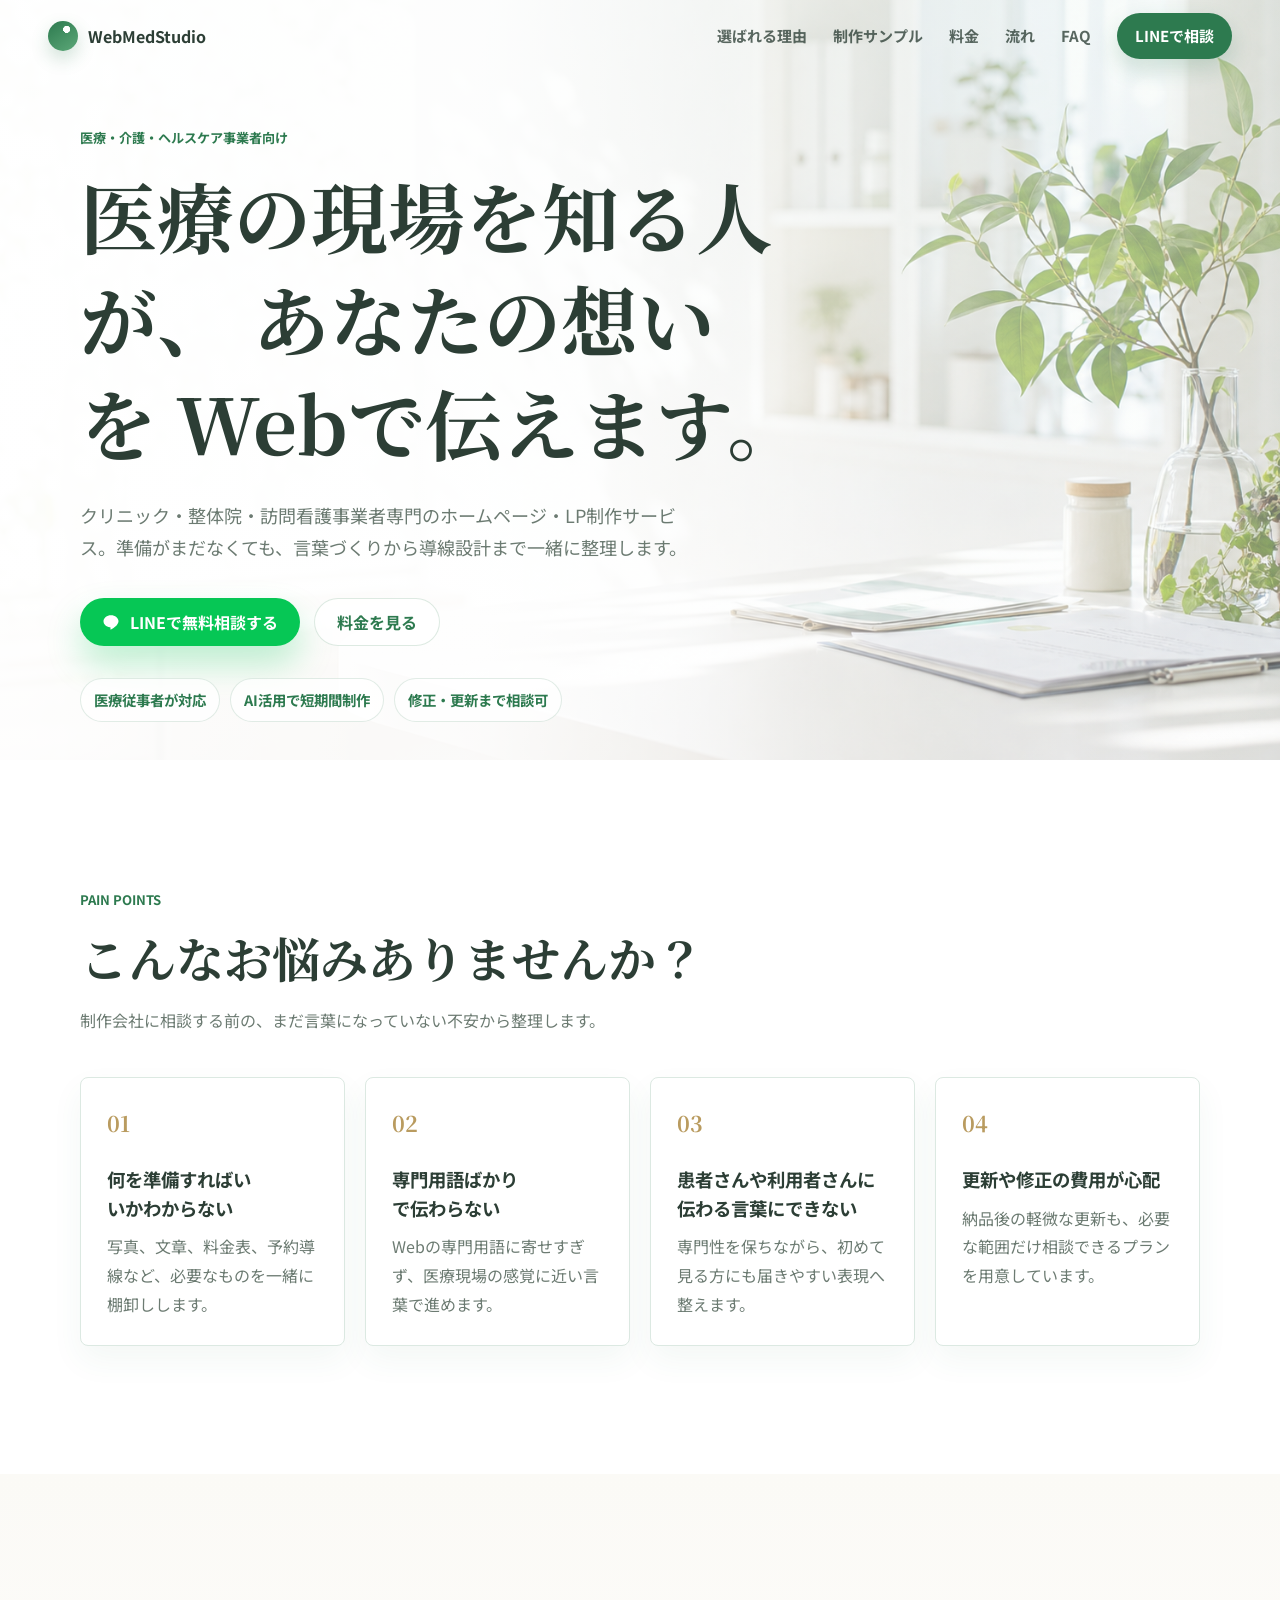
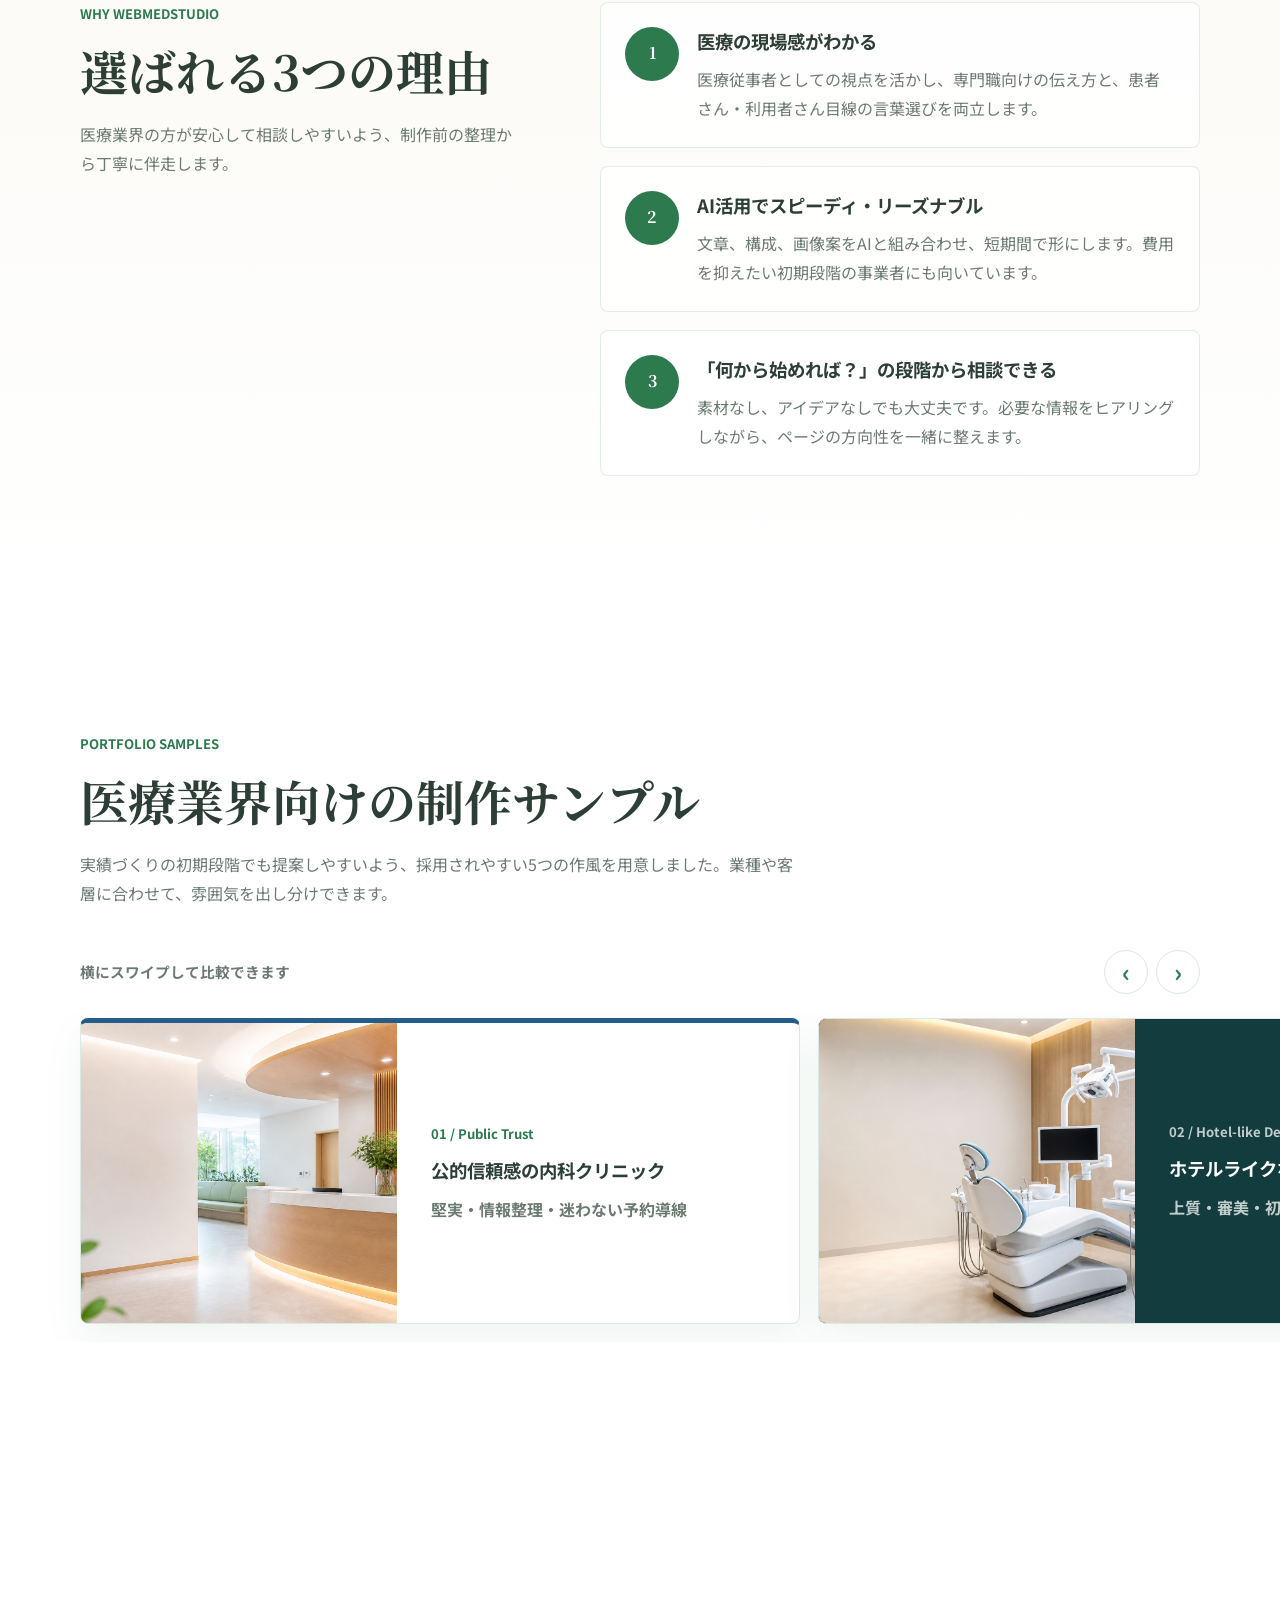
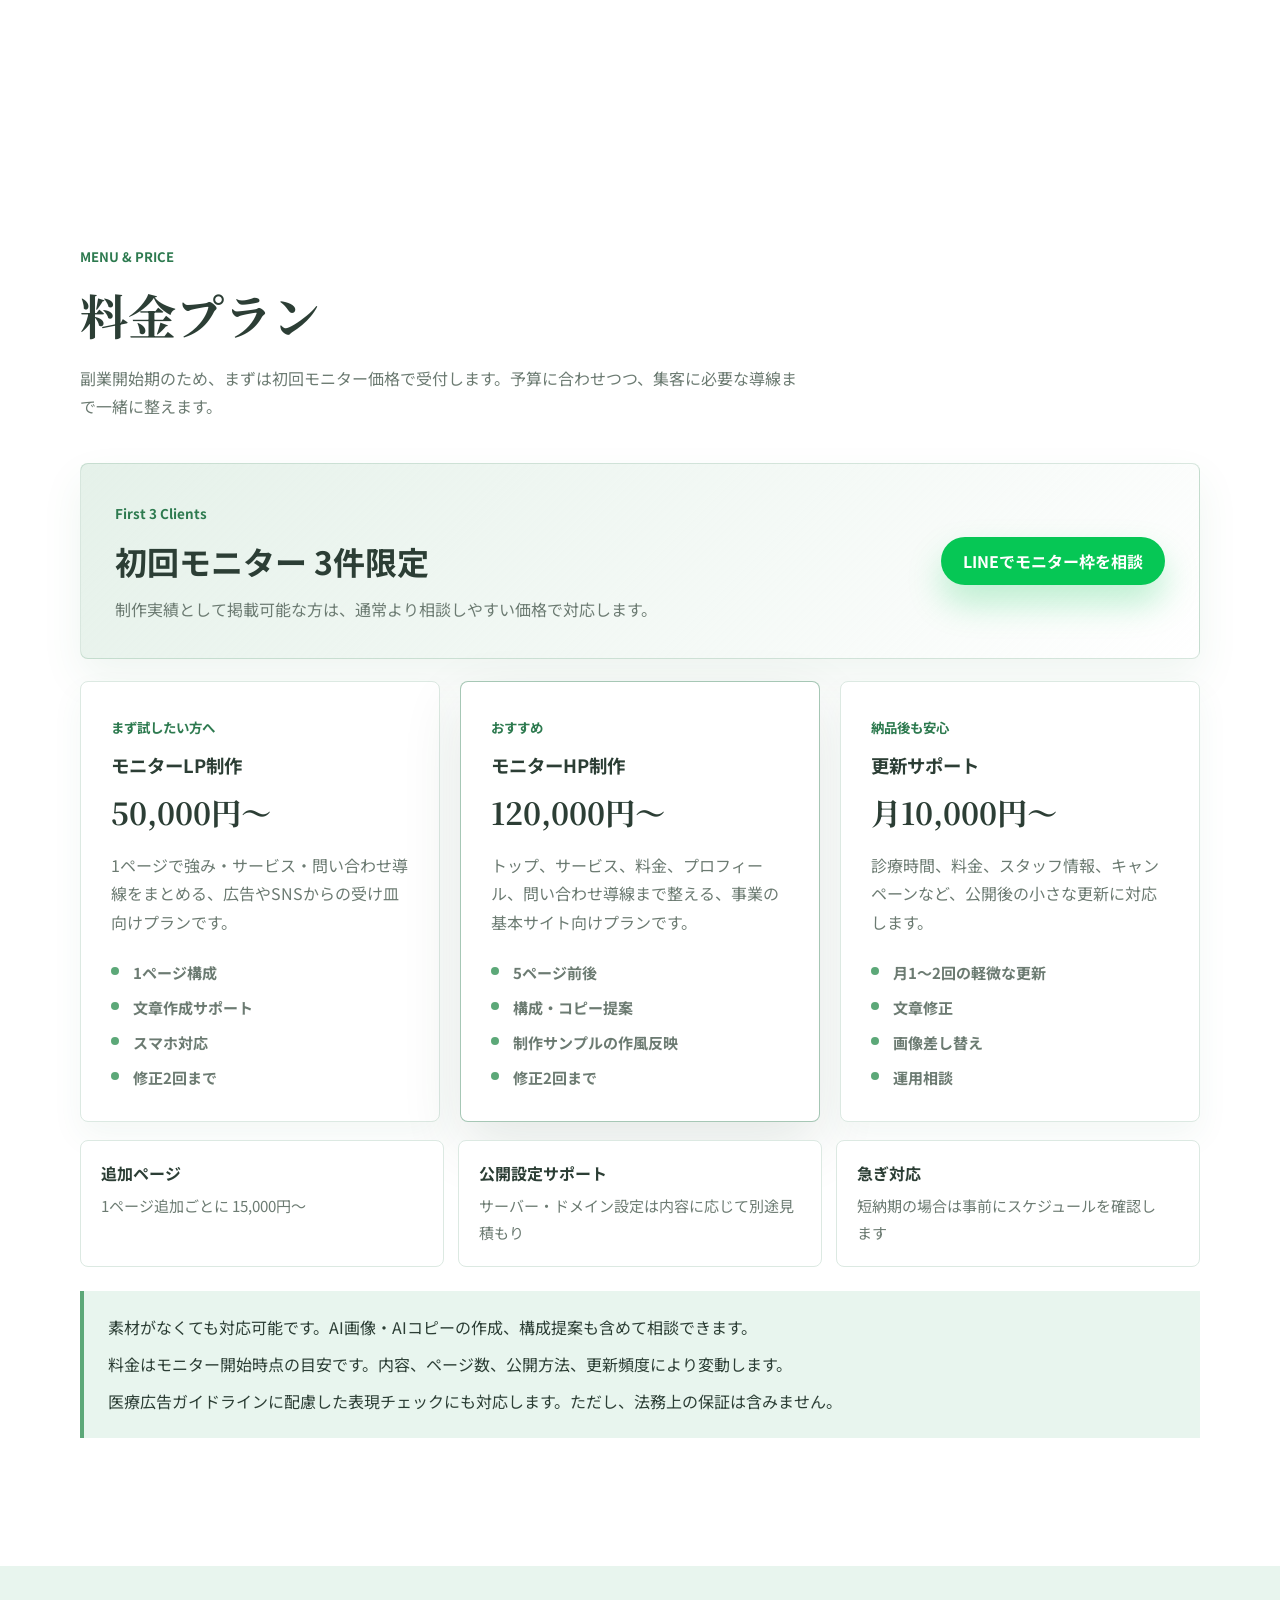
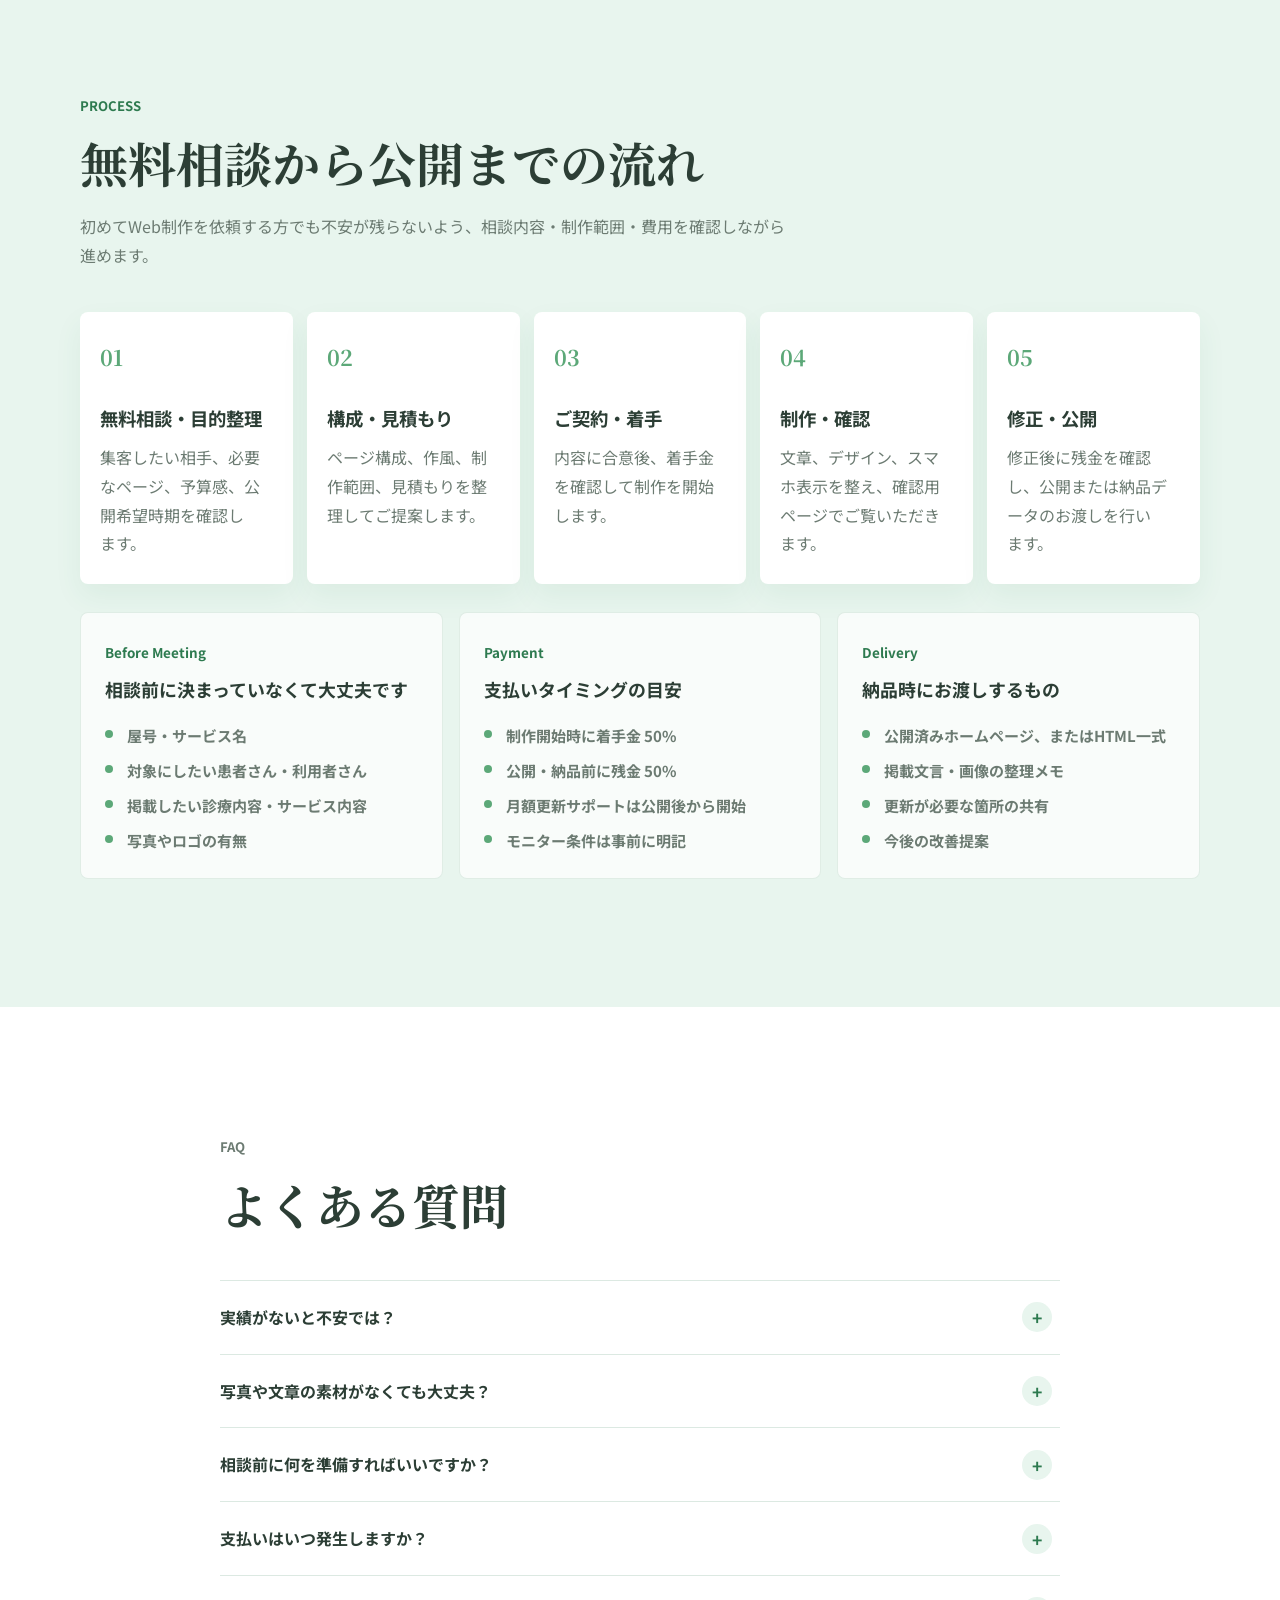
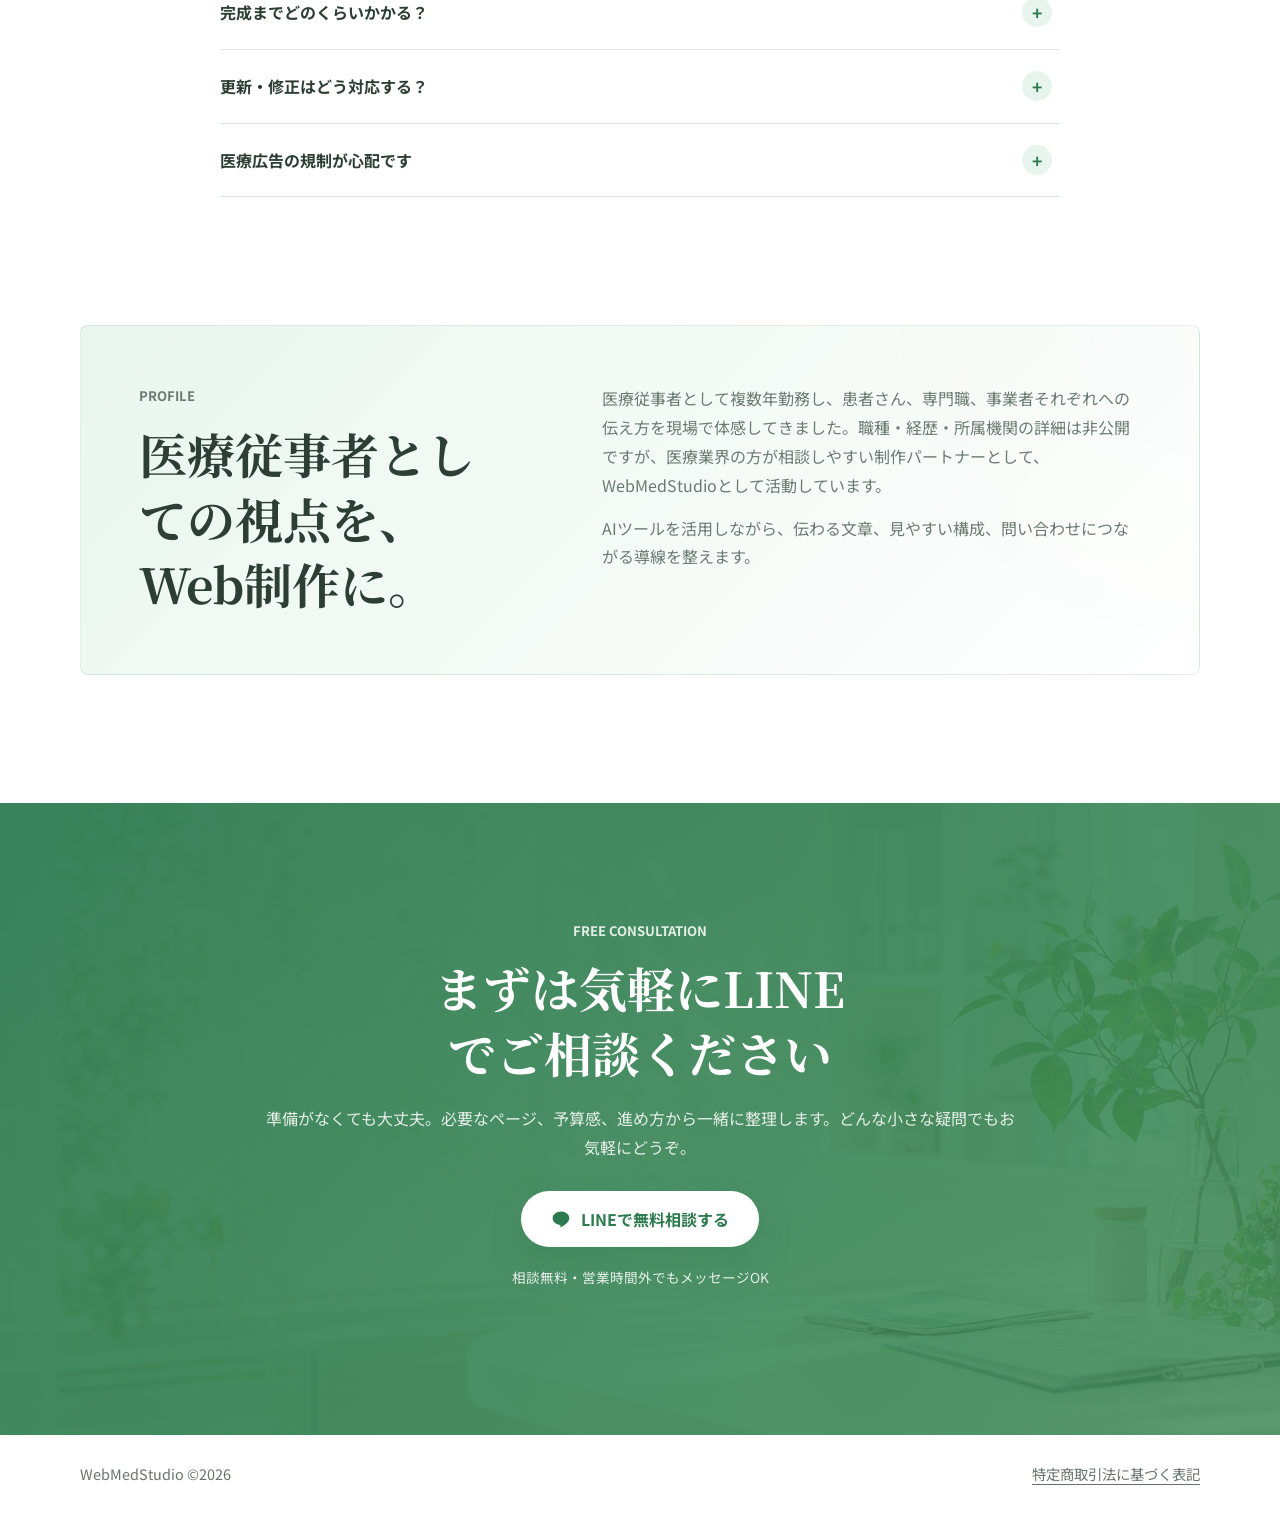
==== index.html @ 4b80dedf "Initial commit: WebMedStudio LP" ====
<!DOCTYPE html>
<html lang="ja">
<head>
  <meta charset="UTF-8">
  <meta name="viewport" content="width=device-width, initial-scale=1.0">
  <meta name="description" content="WebMedStudioは、医療・介護・ヘルスケア事業者向けのホームページ・LP制作サービスです。医療従事者が対応し、準備段階から丁寧に整理します。">
  <title>WebMedStudio | 医療・介護・ヘルスケア向けWeb制作</title>
  <link rel="icon" href="favicon.svg" type="image/svg+xml">

  <!-- OGP / Twitter（公開ドメイン決定後、URLを差し替えてください） -->
  <meta property="og:type" content="website">
  <meta property="og:locale" content="ja_JP">
  <meta property="og:site_name" content="WebMedStudio">
  <meta property="og:title" content="WebMedStudio | 医療現場を知る人のホームページ・LP制作">
  <meta property="og:description" content="クリニック・整体院・訪問看護専門。準備がなくても、言葉づくりから導線設計まで一緒に整理します。">
  <meta property="og:url" content="https://YOUR_DOMAIN_HERE/">
  <meta property="og:image" content="https://YOUR_DOMAIN_HERE/assets/hero-clinic-nature.png">
  <meta name="twitter:card" content="summary_large_image">

  <link rel="preconnect" href="https://fonts.googleapis.com">
  <link rel="preconnect" href="https://fonts.gstatic.com" crossorigin>
  <link href="https://fonts.googleapis.com/css2?family=Noto+Sans+JP:wght@400;500;700&family=Noto+Serif+JP:wght@600;700&display=swap" rel="stylesheet">
  <link rel="stylesheet" href="style.css">
</head>
<body>
  <header class="site-header" data-header>
    <a class="brand" href="#top" aria-label="WebMedStudio トップへ">
      <span class="brand-mark" aria-hidden="true"></span>
      <span>WebMedStudio</span>
    </a>

    <button class="nav-toggle" type="button" aria-label="メニューを開く" aria-expanded="false" data-nav-toggle>
      <span></span>
      <span></span>
      <span></span>
    </button>

    <nav class="site-nav" aria-label="主要ナビゲーション" data-nav>
      <a href="#reason">選ばれる理由</a>
      <a href="#portfolio">制作サンプル</a>
      <a href="#price">料金</a>
      <a href="#flow">流れ</a>
      <a href="#faq">FAQ</a>
      <a class="nav-cta" href="https://line.me/R/ti/p/@195vugik" target="_blank" rel="noopener">LINEで相談</a>
    </nav>
  </header>

  <main id="top">
    <section class="hero">
      <div class="hero-bg" aria-hidden="true"></div>
      <div class="hero-overlay" aria-hidden="true"></div>
      <div class="container hero-inner">
        <p class="eyebrow reveal">医療・介護・ヘルスケア事業者向け</p>
        <h1 class="reveal">
          <span>医療の現場を知る人が、</span>
          <span>あなたの想いを</span>
          <span>Webで伝えます。</span>
        </h1>
        <p class="hero-lead reveal">クリニック・整体院・訪問看護事業者専門のホームページ・LP制作サービス。準備がまだなくても、言葉づくりから導線設計まで一緒に整理します。</p>
        <div class="hero-actions reveal">
          <a class="button button-line" href="https://line.me/R/ti/p/@195vugik" target="_blank" rel="noopener">
            <svg viewBox="0 0 24 24" width="18" height="18" fill="currentColor" aria-hidden="true"><path d="M12 3C6.5 3 2 6.6 2 11.1c0 4 3.6 7.4 8.5 8 .3.07.7.2.8.5.07.27.05.7.02.97l-.13.8c-.04.24-.2.95.83.52 1.03-.43 5.56-3.27 7.58-5.6C20.9 14.6 22 12.97 22 11.1 22 6.6 17.5 3 12 3z"/></svg>
            LINEで無料相談する
          </a>
          <a class="button button-secondary" href="#price">料金を見る</a>
        </div>
        <ul class="hero-points reveal" aria-label="サービスの特徴">
          <li>医療従事者が対応</li>
          <li>AI活用で短期間制作</li>
          <li>修正・更新まで相談可</li>
        </ul>
      </div>
    </section>

    <section class="section worries" aria-labelledby="worries-title">
      <div class="container">
        <div class="section-heading reveal">
          <p class="eyebrow">Pain Points</p>
          <h2 id="worries-title">こんなお悩みありませんか？</h2>
          <p>制作会社に相談する前の、まだ言葉になっていない不安から整理します。</p>
        </div>
        <div class="grid worry-grid">
          <article class="card reveal">
            <span class="card-icon" aria-hidden="true">01</span>
            <h3>何を準備すればいいかわからない</h3>
            <p>写真、文章、料金表、予約導線など、必要なものを一緒に棚卸しします。</p>
          </article>
          <article class="card reveal">
            <span class="card-icon" aria-hidden="true">02</span>
            <h3>専門用語ばかりで伝わらない</h3>
            <p>Webの専門用語に寄せすぎず、医療現場の感覚に近い言葉で進めます。</p>
          </article>
          <article class="card reveal">
            <span class="card-icon" aria-hidden="true">03</span>
            <h3>患者さんや利用者さんに伝わる言葉にできない</h3>
            <p>専門性を保ちながら、初めて見る方にも届きやすい表現へ整えます。</p>
          </article>
          <article class="card reveal">
            <span class="card-icon" aria-hidden="true">04</span>
            <h3>更新や修正の費用が心配</h3>
            <p>納品後の軽微な更新も、必要な範囲だけ相談できるプランを用意しています。</p>
          </article>
        </div>
      </div>
    </section>

    <section class="section reason" id="reason" aria-labelledby="reason-title">
      <div class="container split">
        <div class="section-heading reveal">
          <p class="eyebrow">Why WebMedStudio</p>
          <h2 id="reason-title">選ばれる3つの理由</h2>
          <p>医療業界の方が安心して相談しやすいよう、制作前の整理から丁寧に伴走します。</p>
        </div>
        <div class="reason-list">
          <article class="reason-item reveal">
            <span aria-hidden="true">1</span>
            <div>
              <h3>医療の現場感がわかる</h3>
              <p>医療従事者としての視点を活かし、専門職向けの伝え方と、患者さん・利用者さん目線の言葉選びを両立します。</p>
            </div>
          </article>
          <article class="reason-item reveal">
            <span aria-hidden="true">2</span>
            <div>
              <h3>AI活用でスピーディ・リーズナブル</h3>
              <p>文章、構成、画像案をAIと組み合わせ、短期間で形にします。費用を抑えたい初期段階の事業者にも向いています。</p>
            </div>
          </article>
          <article class="reason-item reveal">
            <span aria-hidden="true">3</span>
            <div>
              <h3>「何から始めれば？」の段階から相談できる</h3>
              <p>素材なし、アイデアなしでも大丈夫です。必要な情報をヒアリングしながら、ページの方向性を一緒に整えます。</p>
            </div>
          </article>
        </div>
      </div>
    </section>

    <section class="section portfolio" id="portfolio" aria-labelledby="portfolio-title">
      <div class="container">
        <div class="section-heading reveal">
          <p class="eyebrow">Portfolio Samples</p>
          <h2 id="portfolio-title">医療業界向けの制作サンプル</h2>
          <p>実績づくりの初期段階でも提案しやすいよう、採用されやすい5つの作風を用意しました。業種や客層に合わせて、雰囲気を出し分けできます。</p>
        </div>
        <div class="portfolio-slider reveal" data-portfolio-slider>
          <div class="portfolio-slider-head" aria-label="制作サンプルの操作">
            <p>横にスワイプして比較できます</p>
            <div class="portfolio-controls">
              <button type="button" class="portfolio-control" data-portfolio-prev aria-label="前の制作サンプルへ">‹</button>
              <button type="button" class="portfolio-control" data-portfolio-next aria-label="次の制作サンプルへ">›</button>
            </div>
          </div>
          <div class="portfolio-track" data-portfolio-track tabindex="0" aria-label="制作サンプル一覧">
            <article class="portfolio-card portfolio-card-clinical">
              <a href="portfolio/internal-clinic.html">
                <img src="assets/portfolio/internal-clinic.png" alt="内科クリニック向けの制作サンプル">
                <div>
                  <p>01 / Public Trust</p>
                  <h3>公的信頼感の内科クリニック</h3>
                  <span>堅実・情報整理・迷わない予約導線</span>
                </div>
              </a>
            </article>
            <article class="portfolio-card portfolio-card-premium">
              <a href="portfolio/dental-clinic.html">
                <img src="assets/portfolio/dental-clinic.png" alt="歯科医院向けの制作サンプル">
                <div>
                  <p>02 / Hotel-like Dental</p>
                  <h3>ホテルライクな審美歯科</h3>
                  <span>上質・審美・初診の不安解消</span>
                </div>
              </a>
            </article>
            <article class="portfolio-card portfolio-card-active">
              <a href="portfolio/rehab-osteopathic.html">
                <img src="assets/portfolio/rehab-osteopathic.png" alt="整体院・整骨院向けの制作サンプル">
                <div>
                  <p>03 / Active Local</p>
                  <h3>動きのある整体・整骨院</h3>
                  <span>元気・症状別導線・LINE予約</span>
                </div>
              </a>
            </article>
            <article class="portfolio-card portfolio-card-care">
              <a href="portfolio/visit-nursing.html">
                <img src="assets/portfolio/visit-nursing.png" alt="訪問看護向けの制作サンプル">
                <div>
                  <p>04 / Soft Care</p>
                  <h3>福祉らしい訪問看護</h3>
                  <span>家族目線・余白・やわらかい安心感</span>
                </div>
              </a>
            </article>
            <article class="portfolio-card portfolio-card-luxury">
              <a href="portfolio/wellness-clinic.html">
                <img src="assets/portfolio/wellness-clinic.png" alt="予防医療・美容クリニック向けの制作サンプル">
                <div>
                  <p>05 / Private Wellness</p>
                  <h3>高単価向け予防医療・美容クリニック</h3>
                  <span>黒・余白・静かなラグジュアリー</span>
                </div>
              </a>
            </article>
          </div>
        </div>
        <div class="portfolio-lab reveal">
          <div>
            <p class="eyebrow">Bold Concept Lab</p>
            <h3>構成を大きく変えた実験版も用意しました</h3>
            <p>通常版より攻めた見せ方です。商談で「こういう方向にも振れます」と提案する比較材料として使えます。</p>
          </div>
          <a class="button button-secondary" href="portfolio/bold-concepts.html">大胆版コンセプトを見る</a>
        </div>
      </div>
    </section>

    <section class="section price" id="price" aria-labelledby="price-title">
      <div class="container">
        <div class="section-heading reveal">
          <p class="eyebrow">Menu & Price</p>
          <h2 id="price-title">料金プラン</h2>
          <p>副業開始期のため、まずは初回モニター価格で受付します。予算に合わせつつ、集客に必要な導線まで一緒に整えます。</p>
        </div>
        <div class="monitor-banner reveal">
          <div>
            <p class="plan-label">First 3 Clients</p>
            <h3>初回モニター 3件限定</h3>
            <p>制作実績として掲載可能な方は、通常より相談しやすい価格で対応します。</p>
          </div>
          <a class="button button-line" href="https://line.me/R/ti/p/@195vugik" target="_blank" rel="noopener">LINEでモニター枠を相談</a>
        </div>
        <div class="grid price-grid">
          <article class="price-card reveal">
            <p class="plan-label">まず試したい方へ</p>
            <h3>モニターLP制作</h3>
            <p class="price-value">50,000円〜</p>
            <p>1ページで強み・サービス・問い合わせ導線をまとめる、広告やSNSからの受け皿向けプランです。</p>
            <ul class="plan-list">
              <li>1ページ構成</li>
              <li>文章作成サポート</li>
              <li>スマホ対応</li>
              <li>修正2回まで</li>
            </ul>
          </article>
          <article class="price-card featured reveal">
            <p class="plan-label">おすすめ</p>
            <h3>モニターHP制作</h3>
            <p class="price-value">120,000円〜</p>
            <p>トップ、サービス、料金、プロフィール、問い合わせ導線まで整える、事業の基本サイト向けプランです。</p>
            <ul class="plan-list">
              <li>5ページ前後</li>
              <li>構成・コピー提案</li>
              <li>制作サンプルの作風反映</li>
              <li>修正2回まで</li>
            </ul>
          </article>
          <article class="price-card reveal">
            <p class="plan-label">納品後も安心</p>
            <h3>更新サポート</h3>
            <p class="price-value">月10,000円〜</p>
            <p>診療時間、料金、スタッフ情報、キャンペーンなど、公開後の小さな更新に対応します。</p>
            <ul class="plan-list">
              <li>月1〜2回の軽微な更新</li>
              <li>文章修正</li>
              <li>画像差し替え</li>
              <li>運用相談</li>
            </ul>
          </article>
        </div>
        <div class="option-grid reveal">
          <article>
            <h3>追加ページ</h3>
            <p>1ページ追加ごとに 15,000円〜</p>
          </article>
          <article>
            <h3>公開設定サポート</h3>
            <p>サーバー・ドメイン設定は内容に応じて別途見積もり</p>
          </article>
          <article>
            <h3>急ぎ対応</h3>
            <p>短納期の場合は事前にスケジュールを確認します</p>
          </article>
        </div>
        <div class="note-box reveal">
          <p>素材がなくても対応可能です。AI画像・AIコピーの作成、構成提案も含めて相談できます。</p>
          <p>料金はモニター開始時点の目安です。内容、ページ数、公開方法、更新頻度により変動します。</p>
          <p>医療広告ガイドラインに配慮した表現チェックにも対応します。ただし、法務上の保証は含みません。</p>
        </div>
      </div>
    </section>

    <section class="section flow" id="flow" aria-labelledby="flow-title">
      <div class="container">
        <div class="section-heading reveal">
          <p class="eyebrow">Process</p>
          <h2 id="flow-title">無料相談から公開までの流れ</h2>
          <p>初めてWeb制作を依頼する方でも不安が残らないよう、相談内容・制作範囲・費用を確認しながら進めます。</p>
        </div>
        <ol class="flow-list">
          <li class="reveal">
            <span>01</span>
            <h3>無料相談・目的整理</h3>
            <p>集客したい相手、必要なページ、予算感、公開希望時期を確認します。</p>
          </li>
          <li class="reveal">
            <span>02</span>
            <h3>構成・見積もり</h3>
            <p>ページ構成、作風、制作範囲、見積もりを整理してご提案します。</p>
          </li>
          <li class="reveal">
            <span>03</span>
            <h3>ご契約・着手</h3>
            <p>内容に合意後、着手金を確認して制作を開始します。</p>
          </li>
          <li class="reveal">
            <span>04</span>
            <h3>制作・確認</h3>
            <p>文章、デザイン、スマホ表示を整え、確認用ページでご覧いただきます。</p>
          </li>
          <li class="reveal">
            <span>05</span>
            <h3>修正・公開</h3>
            <p>修正後に残金を確認し、公開または納品データのお渡しを行います。</p>
          </li>
        </ol>
        <div class="project-guide reveal">
          <article>
            <p class="plan-label">Before Meeting</p>
            <h3>相談前に決まっていなくて大丈夫です</h3>
            <ul class="plan-list">
              <li>屋号・サービス名</li>
              <li>対象にしたい患者さん・利用者さん</li>
              <li>掲載したい診療内容・サービス内容</li>
              <li>写真やロゴの有無</li>
            </ul>
          </article>
          <article>
            <p class="plan-label">Payment</p>
            <h3>支払いタイミングの目安</h3>
            <ul class="plan-list">
              <li>制作開始時に着手金 50%</li>
              <li>公開・納品前に残金 50%</li>
              <li>月額更新サポートは公開後から開始</li>
              <li>モニター条件は事前に明記</li>
            </ul>
          </article>
          <article>
            <p class="plan-label">Delivery</p>
            <h3>納品時にお渡しするもの</h3>
            <ul class="plan-list">
              <li>公開済みホームページ、またはHTML一式</li>
              <li>掲載文言・画像の整理メモ</li>
              <li>更新が必要な箇所の共有</li>
              <li>今後の改善提案</li>
            </ul>
          </article>
        </div>
      </div>
    </section>

    <section class="section faq" id="faq" aria-labelledby="faq-title">
      <div class="container narrow">
        <div class="section-heading reveal">
          <p class="eyebrow">FAQ</p>
          <h2 id="faq-title">よくある質問</h2>
        </div>
        <div class="faq-list reveal">
          <details>
            <summary>実績がないと不安では？</summary>
            <p>現在モニター価格で受付中です。医療業界での知識を活かし、誠実で丁寧な対応を心がけています。</p>
          </details>
          <details>
            <summary>写真や文章の素材がなくても大丈夫？</summary>
            <p>はい。AIを活用した文章作成、画像選定、構成提案まで対応します。</p>
          </details>
          <details>
            <summary>相談前に何を準備すればいいですか？</summary>
            <p>屋号、対象にしたい患者さん・利用者さん、掲載したいサービス内容が少しでも分かれば十分です。決まっていない部分はヒアリングしながら一緒に整理します。</p>
          </details>
          <details>
            <summary>支払いはいつ発生しますか？</summary>
            <p>正式な制作開始前に見積もりと制作範囲を確認し、合意後に着手金をいただく想定です。公開・納品前に残金を確認します。</p>
          </details>
          <details>
            <summary>完成までどのくらいかかる？</summary>
            <p>ヒアリングから納品まで、通常2〜4週間を想定しています。内容により前後します。</p>
          </details>
          <details>
            <summary>更新・修正はどう対応する？</summary>
            <p>納品後の軽微な修正は、別途保守・更新プランにてご相談いただけます。</p>
          </details>
          <details>
            <summary>医療広告の規制が心配です</summary>
            <p>「効果を断言しない」「保証表現を避ける」「体験談の扱いに注意する」など、基本的な配慮を行います。法的保証は含みません。</p>
          </details>
        </div>
      </div>
    </section>

    <section class="section profile" aria-labelledby="profile-title">
      <div class="container profile-panel reveal">
        <div>
          <p class="eyebrow">Profile</p>
          <h2 id="profile-title">医療従事者としての視点を、Web制作に。</h2>
        </div>
        <div>
          <p>医療従事者として複数年勤務し、患者さん、専門職、事業者それぞれへの伝え方を現場で体感してきました。職種・経歴・所属機関の詳細は非公開ですが、医療業界の方が相談しやすい制作パートナーとして、WebMedStudioとして活動しています。</p>
          <p>AIツールを活用しながら、伝わる文章、見やすい構成、問い合わせにつながる導線を整えます。</p>
        </div>
      </div>
    </section>

    <section class="cta" id="contact" aria-labelledby="cta-title">
      <div class="container cta-inner reveal">
        <p class="eyebrow">Free Consultation</p>
        <h2 id="cta-title">まずは気軽にLINEでご相談ください</h2>
        <p>準備がなくても大丈夫。必要なページ、予算感、進め方から一緒に整理します。どんな小さな疑問でもお気軽にどうぞ。</p>
        <a class="button button-primary button-large" href="https://line.me/R/ti/p/@195vugik" target="_blank" rel="noopener">
          <svg viewBox="0 0 24 24" width="20" height="20" fill="currentColor" aria-hidden="true"><path d="M12 3C6.5 3 2 6.6 2 11.1c0 4 3.6 7.4 8.5 8 .3.07.7.2.8.5.07.27.05.7.02.97l-.13.8c-.04.24-.2.95.83.52 1.03-.43 5.56-3.27 7.58-5.6C20.9 14.6 22 12.97 22 11.1 22 6.6 17.5 3 12 3z"/></svg>
          LINEで無料相談する
        </a>
        <p class="cta-note">相談無料・営業時間外でもメッセージOK</p>
      </div>
    </section>
  </main>

  <footer class="site-footer">
    <div class="container footer-inner">
      <p>WebMedStudio ©2026</p>
      <a href="tokushoho.html">特定商取引法に基づく表記</a>
    </div>
  </footer>

  <script src="script.js"></script>
</body>
</html>
---- style.css ----
:root {
  --primary: #2D7A4F;
  --accent: #5CA878;
  --accent-soft: #E8F5EE;
  --text: #2C3E35;
  --muted: #6C7B72;
  --line: #DCE9E2;
  --surface: #FFFFFF;
  --surface-warm: #FBFAF6;
  --gold: #B99B5F;
  --shadow: 0 22px 60px rgba(28, 62, 43, 0.12);
  --font-serif: "Noto Serif JP", serif;
  --font-sans: "Noto Sans JP", sans-serif;
}

* {
  box-sizing: border-box;
}

html {
  scroll-behavior: smooth;
}

body {
  margin: 0;
  color: var(--text);
  font-family: var(--font-sans);
  line-height: 1.8;
  background: var(--surface);
  overflow-x: hidden;
}

img {
  max-width: 100%;
  display: block;
}

a {
  color: inherit;
  text-decoration: none;
}

button {
  font: inherit;
}

.container {
  width: min(1120px, calc(100% - 40px));
  margin: 0 auto;
}

.narrow {
  width: min(840px, calc(100% - 40px));
}

.site-header {
  position: fixed;
  top: 0;
  left: 0;
  z-index: 100;
  width: 100%;
  height: 72px;
  display: flex;
  align-items: center;
  justify-content: space-between;
  padding: 0 clamp(20px, 4vw, 48px);
  color: var(--text);
  transition: background 0.25s ease, box-shadow 0.25s ease, height 0.25s ease;
}

.site-header.is-scrolled,
.site-header.is-open {
  height: 64px;
  background: rgba(255, 255, 255, 0.88);
  backdrop-filter: blur(18px);
  box-shadow: 0 8px 28px rgba(45, 122, 79, 0.08);
}

.brand {
  display: inline-flex;
  align-items: center;
  gap: 10px;
  font-weight: 700;
  letter-spacing: 0;
}

.brand-mark {
  width: 30px;
  height: 30px;
  border-radius: 50%;
  background:
    radial-gradient(circle at 62% 28%, #ffffff 0 12%, transparent 13%),
    linear-gradient(145deg, var(--primary), var(--accent));
  box-shadow: 0 8px 18px rgba(45, 122, 79, 0.22);
}

.site-nav {
  display: flex;
  align-items: center;
  gap: 26px;
  font-size: 0.94rem;
  font-weight: 700;
}

.site-nav a {
  color: rgba(44, 62, 53, 0.78);
}

.site-nav a:hover {
  color: var(--primary);
}

.nav-cta {
  padding: 9px 18px;
  border-radius: 999px;
  color: #fff !important;
  background: var(--primary);
  box-shadow: 0 10px 22px rgba(45, 122, 79, 0.2);
}

.nav-toggle {
  display: none;
  width: 42px;
  height: 42px;
  border: 1px solid var(--line);
  border-radius: 50%;
  background: rgba(255, 255, 255, 0.78);
  place-items: center;
  padding: 10px;
}

.nav-toggle span {
  display: block;
  width: 18px;
  height: 2px;
  margin: 3px auto;
  border-radius: 999px;
  background: var(--primary);
  transition: transform 0.2s ease, opacity 0.2s ease;
}

.hero {
  position: relative;
  min-height: 760px;
  display: grid;
  align-items: center;
  overflow: hidden;
  background: #f7fbf8;
}

.hero-bg,
.hero-overlay {
  position: absolute;
  inset: 0;
}

.hero-bg {
  background-image: url("assets/hero-clinic-nature.png");
  background-size: cover;
  background-position: center right;
  transform: scale(1.01);
}

.hero-overlay {
  background:
    linear-gradient(90deg, rgba(255, 255, 255, 0.96) 0%, rgba(255, 255, 255, 0.88) 38%, rgba(255, 255, 255, 0.34) 72%, rgba(255, 255, 255, 0.2) 100%),
    linear-gradient(180deg, rgba(232, 245, 238, 0.38), rgba(255, 255, 255, 0.2));
}

.hero-inner {
  position: relative;
  z-index: 1;
  padding-top: 88px;
}

.eyebrow {
  margin: 0 0 14px;
  color: var(--primary);
  font-size: 0.82rem;
  font-weight: 700;
  letter-spacing: 0;
  text-transform: uppercase;
}

h1,
h2,
h3 {
  overflow-wrap: break-word;
  text-wrap: balance;
}

p {
  overflow-wrap: break-word;
  text-wrap: pretty;
}

h1,
h2 {
  margin: 0;
  font-family: var(--font-serif);
  letter-spacing: 0;
  line-height: 1.35;
}

h1 {
  max-width: 740px;
  font-size: clamp(2.35rem, 6vw, 4.8rem);
}

h1 span {
  display: inline;
}

h2 {
  font-size: clamp(1.85rem, 4vw, 3rem);
}

h3 {
  margin: 0 0 10px;
  font-size: 1.15rem;
  line-height: 1.55;
}

p {
  margin: 0;
}

.hero-lead {
  max-width: 620px;
  margin-top: 24px;
  color: var(--muted);
  font-size: clamp(1rem, 2vw, 1.13rem);
}

.hero-actions {
  display: flex;
  flex-wrap: wrap;
  gap: 14px;
  margin-top: 34px;
}

.button {
  display: inline-flex;
  min-height: 48px;
  align-items: center;
  justify-content: center;
  gap: 10px;
  border-radius: 999px;
  padding: 12px 22px;
  font-weight: 700;
  line-height: 1.4;
  transition: transform 0.2s ease, box-shadow 0.2s ease, background 0.2s ease;
}

.button:hover {
  transform: translateY(-2px);
}

.button-primary {
  color: #fff;
  background: var(--primary);
  box-shadow: 0 18px 34px rgba(45, 122, 79, 0.24);
}

.button-primary:hover {
  background: #236640;
}

.button-secondary {
  color: var(--primary);
  background: rgba(255, 255, 255, 0.76);
  border: 1px solid rgba(45, 122, 79, 0.16);
}

/* LINE公式アカウント導線用ボタン（ブランドカラー） */
.button-line {
  color: #fff;
  background: #06c755;
  box-shadow: 0 18px 34px rgba(6, 199, 85, 0.26);
}

.button-line:hover {
  background: #05b34c;
}

.button-line svg {
  flex: 0 0 auto;
}

.button-large {
  min-height: 56px;
  padding-inline: 30px;
}

.hero-points {
  display: flex;
  flex-wrap: wrap;
  gap: 10px;
  padding: 0;
  margin: 32px 0 0;
  list-style: none;
}

.hero-points li {
  padding: 8px 13px;
  border: 1px solid rgba(45, 122, 79, 0.14);
  border-radius: 999px;
  background: rgba(255, 255, 255, 0.72);
  color: var(--primary);
  font-size: 0.9rem;
  font-weight: 700;
}

.section {
  padding: clamp(78px, 10vw, 128px) 0;
}

.section-heading {
  max-width: 720px;
  margin-bottom: 42px;
}

.section-heading p:not(.eyebrow) {
  margin-top: 16px;
  color: var(--muted);
}

.grid {
  display: grid;
  gap: 20px;
}

.worry-grid {
  grid-template-columns: repeat(4, 1fr);
}

.card,
.price-card {
  border: 1px solid var(--line);
  border-radius: 8px;
  background: var(--surface);
  box-shadow: 0 14px 32px rgba(45, 122, 79, 0.06);
}

.card {
  min-height: 260px;
  padding: 26px;
}

.card-icon {
  display: inline-flex;
  margin-bottom: 22px;
  color: var(--gold);
  font-family: var(--font-serif);
  font-size: 1.35rem;
  font-weight: 700;
}

.card p,
.reason-item p,
.price-card p,
.flow-list p,
.profile p,
.faq p {
  color: var(--muted);
}

.reason {
  background: linear-gradient(180deg, var(--surface-warm), #fff);
}

.split {
  display: grid;
  grid-template-columns: minmax(0, 0.85fr) minmax(0, 1.15fr);
  gap: clamp(36px, 6vw, 80px);
  align-items: start;
}

.reason-list {
  display: grid;
  gap: 18px;
}

.reason-item {
  display: grid;
  grid-template-columns: 54px 1fr;
  gap: 18px;
  padding: 24px;
  border: 1px solid rgba(45, 122, 79, 0.13);
  border-radius: 8px;
  background: rgba(255, 255, 255, 0.78);
}

.reason-item > span {
  display: grid;
  width: 54px;
  height: 54px;
  place-items: center;
  border-radius: 50%;
  color: #fff;
  background: var(--primary);
  font-family: var(--font-serif);
  font-weight: 700;
}

.portfolio {
  background: #fff;
}

.portfolio-slider {
  display: grid;
  gap: 18px;
}

.portfolio-slider-head {
  display: flex;
  align-items: center;
  justify-content: space-between;
  gap: 16px;
}

.portfolio-slider-head p {
  color: var(--muted);
  font-size: 0.92rem;
  font-weight: 700;
}

.portfolio-controls {
  display: flex;
  gap: 8px;
}

.portfolio-control {
  display: inline-flex;
  width: 44px;
  height: 44px;
  align-items: center;
  justify-content: center;
  border: 1px solid var(--line);
  border-radius: 50%;
  color: var(--primary);
  background: #fff;
  font-size: 1.55rem;
  font-weight: 700;
  line-height: 1;
  cursor: pointer;
  transition: color 0.2s ease, background 0.2s ease, transform 0.2s ease;
}

.portfolio-control:hover {
  color: #fff;
  background: var(--primary);
  transform: translateY(-1px);
}

.portfolio-track {
  display: flex;
  gap: 18px;
  margin-inline: calc((100vw - min(1120px, calc(100vw - 40px))) / -2);
  padding: 6px calc((100vw - min(1120px, calc(100vw - 40px))) / 2) 18px;
  overflow-x: auto;
  overscroll-behavior-inline: contain;
  scroll-padding-inline: calc((100vw - min(1120px, calc(100vw - 40px))) / 2);
  scroll-snap-type: x mandatory;
  scrollbar-width: thin;
  scrollbar-color: rgba(45, 122, 79, 0.35) transparent;
}

.portfolio-track::-webkit-scrollbar {
  height: 8px;
}

.portfolio-track::-webkit-scrollbar-thumb {
  border-radius: 999px;
  background: rgba(45, 122, 79, 0.28);
}

.portfolio-card {
  flex: 0 0 clamp(320px, 62vw, 720px);
  border: 1px solid var(--line);
  border-radius: 8px;
  overflow: hidden;
  background: #fff;
  box-shadow: 0 16px 38px rgba(45, 122, 79, 0.08);
  scroll-snap-align: start;
}

.portfolio-card a {
  display: grid;
  grid-template-columns: minmax(230px, 44%) 1fr;
  height: 100%;
}

.portfolio-card img {
  width: 100%;
  height: 100%;
  min-height: 300px;
  object-fit: cover;
}

.portfolio-card div {
  display: flex;
  min-height: 300px;
  flex-direction: column;
  justify-content: center;
  padding: clamp(22px, 4vw, 34px);
}

.portfolio-card p {
  margin-bottom: 10px;
  color: var(--primary);
  font-size: 0.82rem;
  font-weight: 700;
}

.portfolio-card span {
  color: var(--muted);
  font-weight: 700;
}

.portfolio-card:hover {
  transform: translateY(-3px);
  transition: transform 0.2s ease;
}

.portfolio-card-clinical {
  border-top: 5px solid #245C8A;
}

.portfolio-card-premium {
  background: #123C3D;
}

.portfolio-card-premium div,
.portfolio-card-luxury div {
  color: #fff;
  background: #123C3D;
}

.portfolio-card-premium p,
.portfolio-card-premium span,
.portfolio-card-luxury p,
.portfolio-card-luxury span {
  color: rgba(255, 255, 255, 0.74);
}

.portfolio-card-active {
  border-color: #C8E65C;
  background: #F6FFE3;
}

.portfolio-card-care {
  border-color: #BBD7EA;
  background: #F5FBFF;
}

.portfolio-card-luxury {
  background: #171411;
}

.portfolio-card-luxury div {
  background: #171411;
}

.portfolio-lab {
  display: flex;
  align-items: center;
  justify-content: space-between;
  gap: 24px;
  margin-top: 24px;
  padding: clamp(24px, 4vw, 36px);
  border: 1px solid rgba(45, 122, 79, 0.16);
  border-radius: 8px;
  background:
    linear-gradient(135deg, rgba(45, 122, 79, 0.1), transparent 48%),
    #fff;
  box-shadow: 0 18px 46px rgba(45, 122, 79, 0.08);
}

.portfolio-lab h3 {
  margin: 0;
  font-family: var(--serif);
  font-size: clamp(1.35rem, 2.6vw, 2rem);
  line-height: 1.38;
  text-wrap: balance;
}

.portfolio-lab p:not(.eyebrow) {
  max-width: 640px;
  margin: 10px 0 0;
  color: var(--muted);
}

.price-grid {
  grid-template-columns: repeat(3, 1fr);
  align-items: stretch;
}

.monitor-banner {
  display: grid;
  grid-template-columns: 1fr auto;
  gap: 22px;
  align-items: center;
  margin-bottom: 22px;
  padding: clamp(24px, 4vw, 34px);
  border: 1px solid rgba(45, 122, 79, 0.18);
  border-radius: 8px;
  background:
    linear-gradient(135deg, rgba(92, 168, 120, 0.16), rgba(255, 255, 255, 0.78)),
    #fff;
  box-shadow: 0 18px 42px rgba(45, 122, 79, 0.08);
}

.monitor-banner h3 {
  margin-bottom: 8px;
  font-size: clamp(1.35rem, 2.8vw, 2rem);
}

.monitor-banner p:last-child {
  color: var(--muted);
}

.price-card {
  position: relative;
  padding: 30px;
}

.price-card.featured {
  border-color: rgba(45, 122, 79, 0.42);
  box-shadow: var(--shadow);
}

.plan-label {
  display: inline-flex;
  margin-bottom: 12px;
  color: var(--primary) !important;
  font-size: 0.84rem;
  font-weight: 700;
}

.price-value {
  margin: 12px 0 18px;
  color: var(--text) !important;
  font-family: var(--font-serif);
  font-size: clamp(1.45rem, 3vw, 1.9rem);
  font-weight: 700;
  line-height: 1.35;
}

.plan-list {
  display: grid;
  gap: 8px;
  padding: 0;
  margin: 22px 0 0;
  list-style: none;
}

.plan-list li {
  position: relative;
  padding-left: 22px;
  color: var(--muted);
  font-size: 0.94rem;
  font-weight: 700;
}

.plan-list li::before {
  content: "";
  position: absolute;
  top: 0.78em;
  left: 0;
  width: 8px;
  height: 8px;
  border-radius: 50%;
  background: var(--accent);
  transform: translateY(-50%);
}

.option-grid {
  display: grid;
  grid-template-columns: repeat(3, 1fr);
  gap: 14px;
  margin-top: 18px;
}

.option-grid article {
  padding: 20px;
  border: 1px solid var(--line);
  border-radius: 8px;
  background: #fff;
}

.option-grid h3 {
  margin-bottom: 6px;
  font-size: 1rem;
}

.option-grid p {
  color: var(--muted);
  font-size: 0.94rem;
}

.note-box {
  display: grid;
  gap: 8px;
  margin-top: 24px;
  padding: 22px 24px;
  border-left: 4px solid var(--accent);
  background: var(--accent-soft);
  color: var(--text);
}

.flow {
  background: var(--accent-soft);
}

.flow-list {
  display: grid;
  grid-template-columns: repeat(5, 1fr);
  gap: 14px;
  padding: 0;
  margin: 0;
  list-style: none;
}

.flow-list li {
  position: relative;
  min-height: 250px;
  padding: 26px 20px;
  border-radius: 8px;
  background: #fff;
  box-shadow: 0 12px 28px rgba(45, 122, 79, 0.07);
}

.flow-list span {
  display: inline-flex;
  margin-bottom: 28px;
  color: var(--accent);
  font-family: var(--font-serif);
  font-size: 1.35rem;
  font-weight: 700;
}

.project-guide {
  display: grid;
  grid-template-columns: repeat(3, 1fr);
  gap: 16px;
  margin-top: 28px;
}

.project-guide article {
  padding: 24px;
  border: 1px solid rgba(45, 122, 79, 0.12);
  border-radius: 8px;
  background: rgba(255, 255, 255, 0.72);
}

.project-guide h3 {
  font-size: 1.12rem;
}

.project-guide .plan-list {
  margin-top: 18px;
}

.faq-list {
  border-top: 1px solid var(--line);
}

details {
  border-bottom: 1px solid var(--line);
}

summary {
  position: relative;
  cursor: pointer;
  padding: 22px 48px 22px 0;
  font-weight: 700;
  list-style: none;
}

summary::-webkit-details-marker {
  display: none;
}

summary::after {
  content: "+";
  position: absolute;
  top: 50%;
  right: 8px;
  width: 30px;
  height: 30px;
  display: grid;
  place-items: center;
  transform: translateY(-50%);
  border-radius: 50%;
  color: var(--primary);
  background: var(--accent-soft);
  font-size: 1.1rem;
}

details[open] summary::after {
  content: "-";
}

details p {
  padding: 0 0 24px;
}

.profile {
  padding-top: 0;
}

.profile-panel {
  display: grid;
  grid-template-columns: 0.85fr 1.15fr;
  gap: clamp(28px, 5vw, 64px);
  padding: clamp(34px, 6vw, 58px);
  border-radius: 8px;
  background:
    linear-gradient(135deg, rgba(232, 245, 238, 0.95), rgba(255, 255, 255, 0.94)),
    radial-gradient(circle at top right, rgba(185, 155, 95, 0.15), transparent 34%);
  border: 1px solid rgba(45, 122, 79, 0.12);
}

.profile-panel p + p {
  margin-top: 14px;
}

.cta {
  padding: clamp(74px, 9vw, 116px) 0;
  background:
    linear-gradient(135deg, rgba(45, 122, 79, 0.94), rgba(67, 142, 91, 0.88)),
    url("assets/hero-clinic-nature.png") center / cover;
  color: #fff;
}

.cta-inner {
  max-width: 760px;
  text-align: center;
}

.cta .eyebrow,
.cta p {
  color: rgba(255, 255, 255, 0.86);
}

.cta h2 {
  color: #fff;
}

.cta p:not(.eyebrow) {
  margin: 18px auto 30px;
}

.cta .button-primary {
  background: #fff;
  color: var(--primary);
}

.cta-note {
  margin-top: 18px;
  font-size: 0.85rem;
}

.legal h1 {
  font-family: var(--font-serif);
  font-size: clamp(1.6rem, 4vw, 2.4rem);
  line-height: 1.4;
}

.legal-list {
  display: grid;
  gap: 0;
  margin: 0;
  border-top: 1px solid var(--line);
}

.legal-list > div {
  display: grid;
  grid-template-columns: 220px 1fr;
  gap: 20px;
  padding: 20px 4px;
  border-bottom: 1px solid var(--line);
}

.legal-list dt {
  font-weight: 700;
  color: var(--text);
}

.legal-list dd {
  margin: 0;
  color: var(--muted);
}

@media (max-width: 767px) {
  .legal-list > div {
    grid-template-columns: 1fr;
    gap: 6px;
  }
}

.site-footer {
  padding: 26px 0;
  color: rgba(44, 62, 53, 0.72);
  background: #fff;
}

.footer-inner {
  display: flex;
  justify-content: space-between;
  gap: 18px;
  font-size: 0.9rem;
}

.footer-inner a {
  text-decoration: underline;
  text-underline-offset: 4px;
}

.reveal {
  opacity: 0;
  transform: translateY(18px);
  transition: opacity 0.7s ease, transform 0.7s ease;
}

.reveal.is-visible {
  opacity: 1;
  transform: translateY(0);
}

@media (prefers-reduced-motion: reduce) {
  html {
    scroll-behavior: auto;
  }

  .reveal,
  .button,
  .site-header {
    transition: none;
  }
}

@media (max-width: 1023px) {
  .worry-grid,
  .price-grid {
    grid-template-columns: repeat(2, 1fr);
  }

  .monitor-banner,
  .option-grid,
  .project-guide {
    grid-template-columns: 1fr;
  }

  .flow-list {
    grid-template-columns: repeat(2, 1fr);
  }

  .split,
  .profile-panel {
    grid-template-columns: 1fr;
  }
}

@media (max-width: 767px) {
  .container,
  .narrow {
    width: min(1120px, calc(100% - 32px));
    max-width: calc(100vw - 32px);
  }

  .site-header {
    height: 64px;
    padding-inline: 16px;
  }

  .nav-toggle {
    display: block;
  }

  .site-nav {
    position: fixed;
    top: 64px;
    left: 16px;
    right: 16px;
    display: grid;
    gap: 0;
    padding: 10px;
    border: 1px solid var(--line);
    border-radius: 8px;
    background: rgba(255, 255, 255, 0.96);
    box-shadow: var(--shadow);
    opacity: 0;
    pointer-events: none;
    transform: translateY(-8px);
    transition: opacity 0.2s ease, transform 0.2s ease;
  }

  .site-nav.is-open {
    opacity: 1;
    pointer-events: auto;
    transform: translateY(0);
  }

  .site-nav a {
    padding: 12px 10px;
  }

  .nav-cta {
    margin-top: 6px;
    text-align: center;
  }

  .nav-toggle.is-open span:nth-child(1) {
    transform: translateY(5px) rotate(45deg);
  }

  .nav-toggle.is-open span:nth-child(2) {
    opacity: 0;
  }

  .nav-toggle.is-open span:nth-child(3) {
    transform: translateY(-5px) rotate(-45deg);
  }

  .hero {
    min-height: 560px;
  }

  .hero-bg {
    background-position: 63% center;
  }

  .hero-overlay {
    background:
      linear-gradient(180deg, rgba(255, 255, 255, 0.96) 0%, rgba(255, 255, 255, 0.88) 58%, rgba(255, 255, 255, 0.6) 100%),
      linear-gradient(90deg, rgba(232, 245, 238, 0.35), rgba(255, 255, 255, 0.2));
  }

  .hero-inner {
    padding-top: 92px;
    min-width: 0;
  }

  h1 {
    max-width: 100%;
    font-size: 1.95rem;
    line-height: 1.42;
  }

  h1 span {
    display: block;
  }

  h1,
  h2,
  h3 {
    text-wrap: balance;
  }

  .hero-lead,
  .section-heading p {
    overflow-wrap: break-word;
  }

  h2 {
    font-size: 1.55rem;
  }

  .hero-lead {
    max-width: 100%;
    font-size: 0.95rem;
  }

  .hero-actions,
  .hero-points {
    flex-direction: column;
    align-items: stretch;
  }

  .button {
    width: 100%;
    max-width: 100%;
  }

  .worry-grid,
  .price-grid,
  .flow-list {
    grid-template-columns: 1fr;
  }

  .portfolio-lab {
    align-items: stretch;
    flex-direction: column;
  }

  .monitor-banner {
    padding: 22px;
  }

  .portfolio-slider-head {
    align-items: flex-start;
  }

  .portfolio-slider-head p {
    max-width: 15em;
  }

  .portfolio-track {
    gap: 14px;
    margin-inline: -16px;
    padding-inline: 16px;
    scroll-padding-inline: 16px;
  }

  .portfolio-card {
    flex-basis: min(86vw, 340px);
  }

  .portfolio-card a {
    grid-template-columns: 1fr;
  }

  .portfolio-card img,
  .portfolio-card div {
    min-height: 220px;
  }

  .card,
  .price-card,
  .reason-item,
  .flow-list li {
    padding: 22px;
  }

  .reason-item {
    grid-template-columns: 46px 1fr;
    gap: 14px;
  }

  .reason-item > span {
    width: 46px;
    height: 46px;
  }

  .flow-list li {
    min-height: auto;
  }

  .footer-inner {
    flex-direction: column;
  }
}
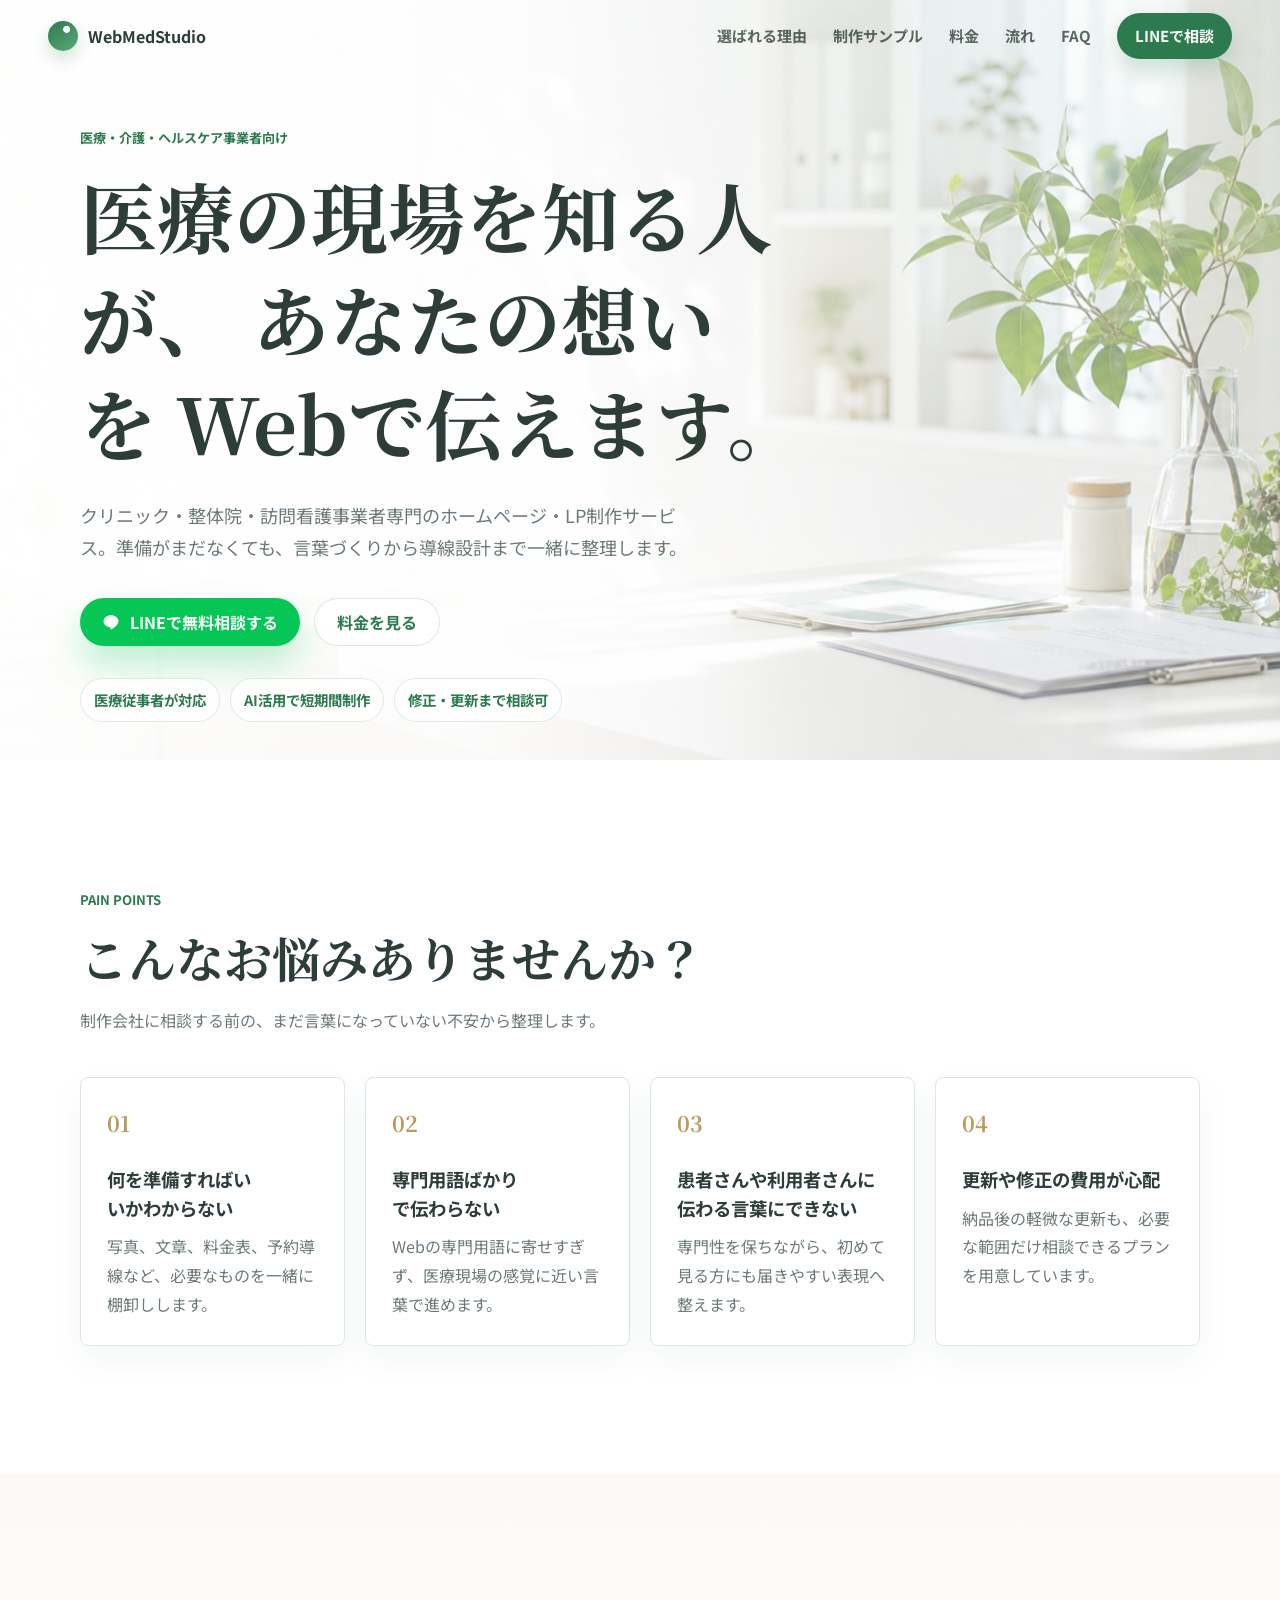
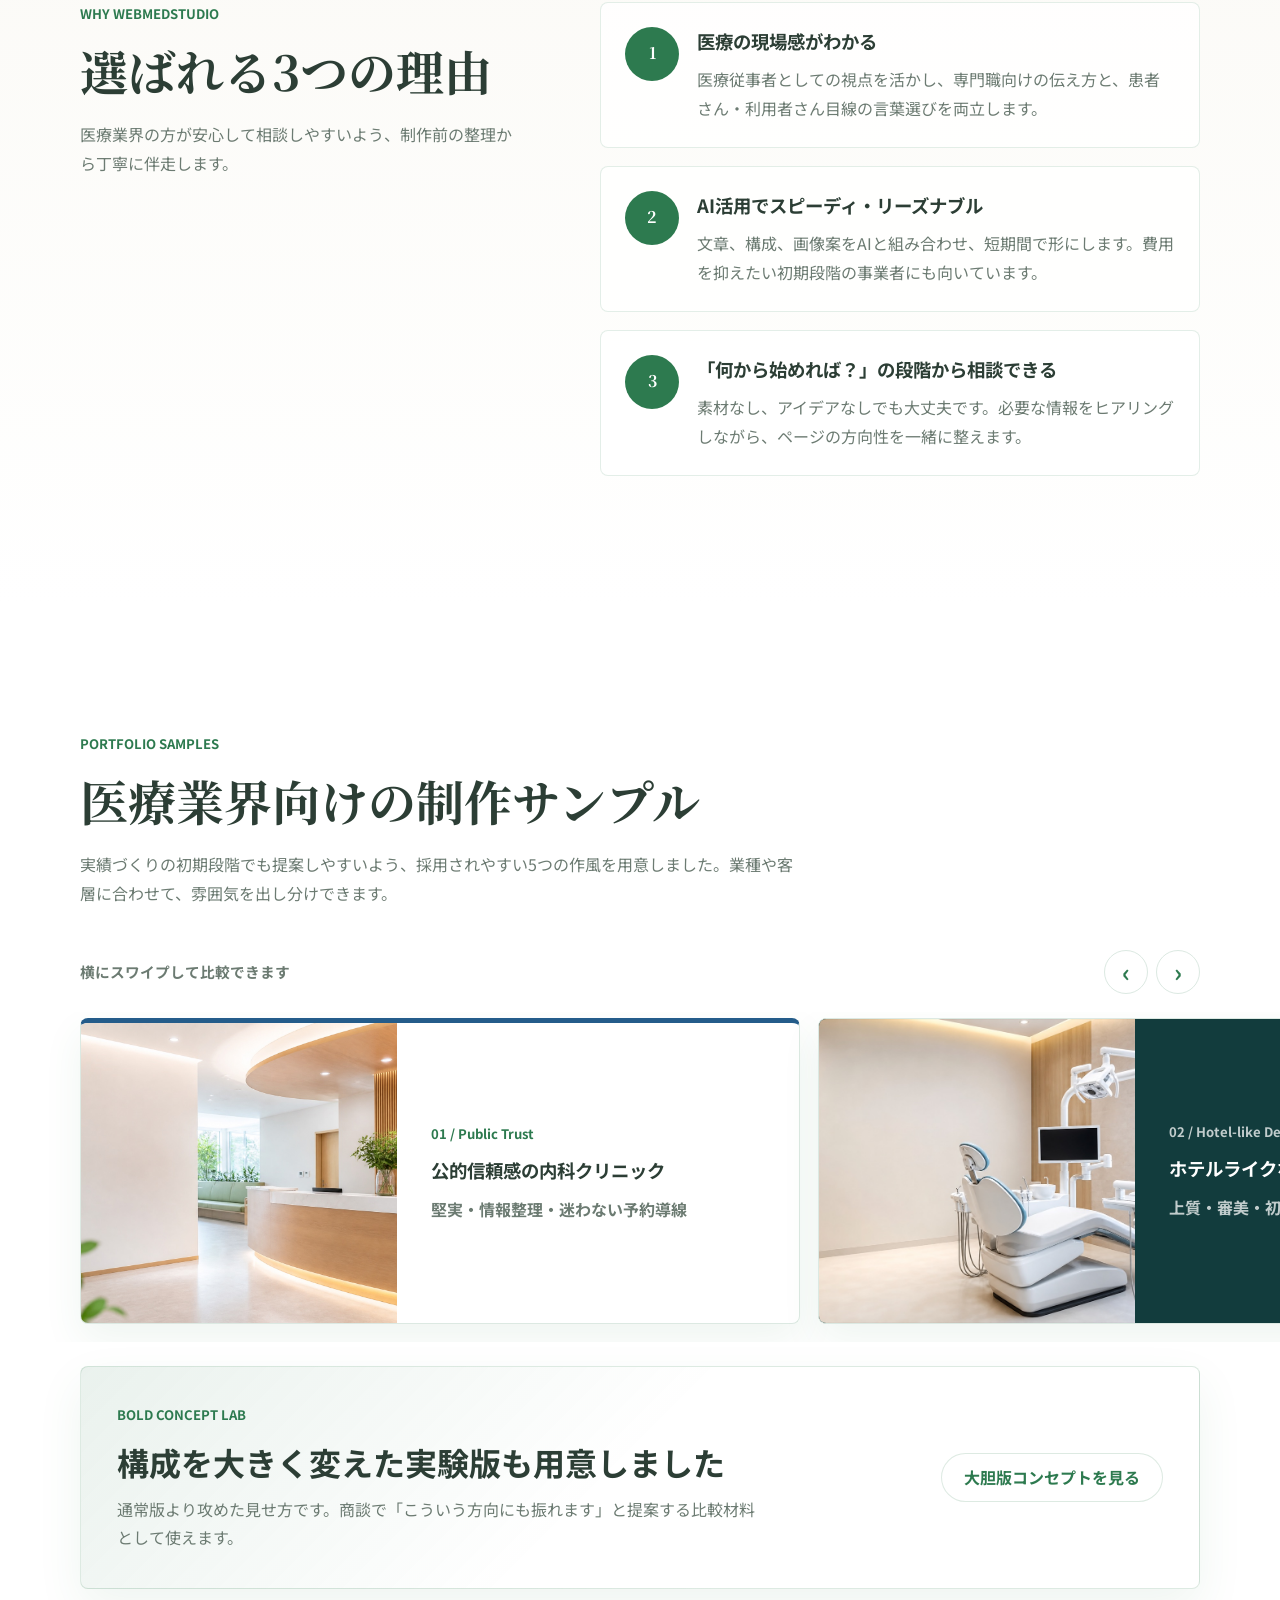
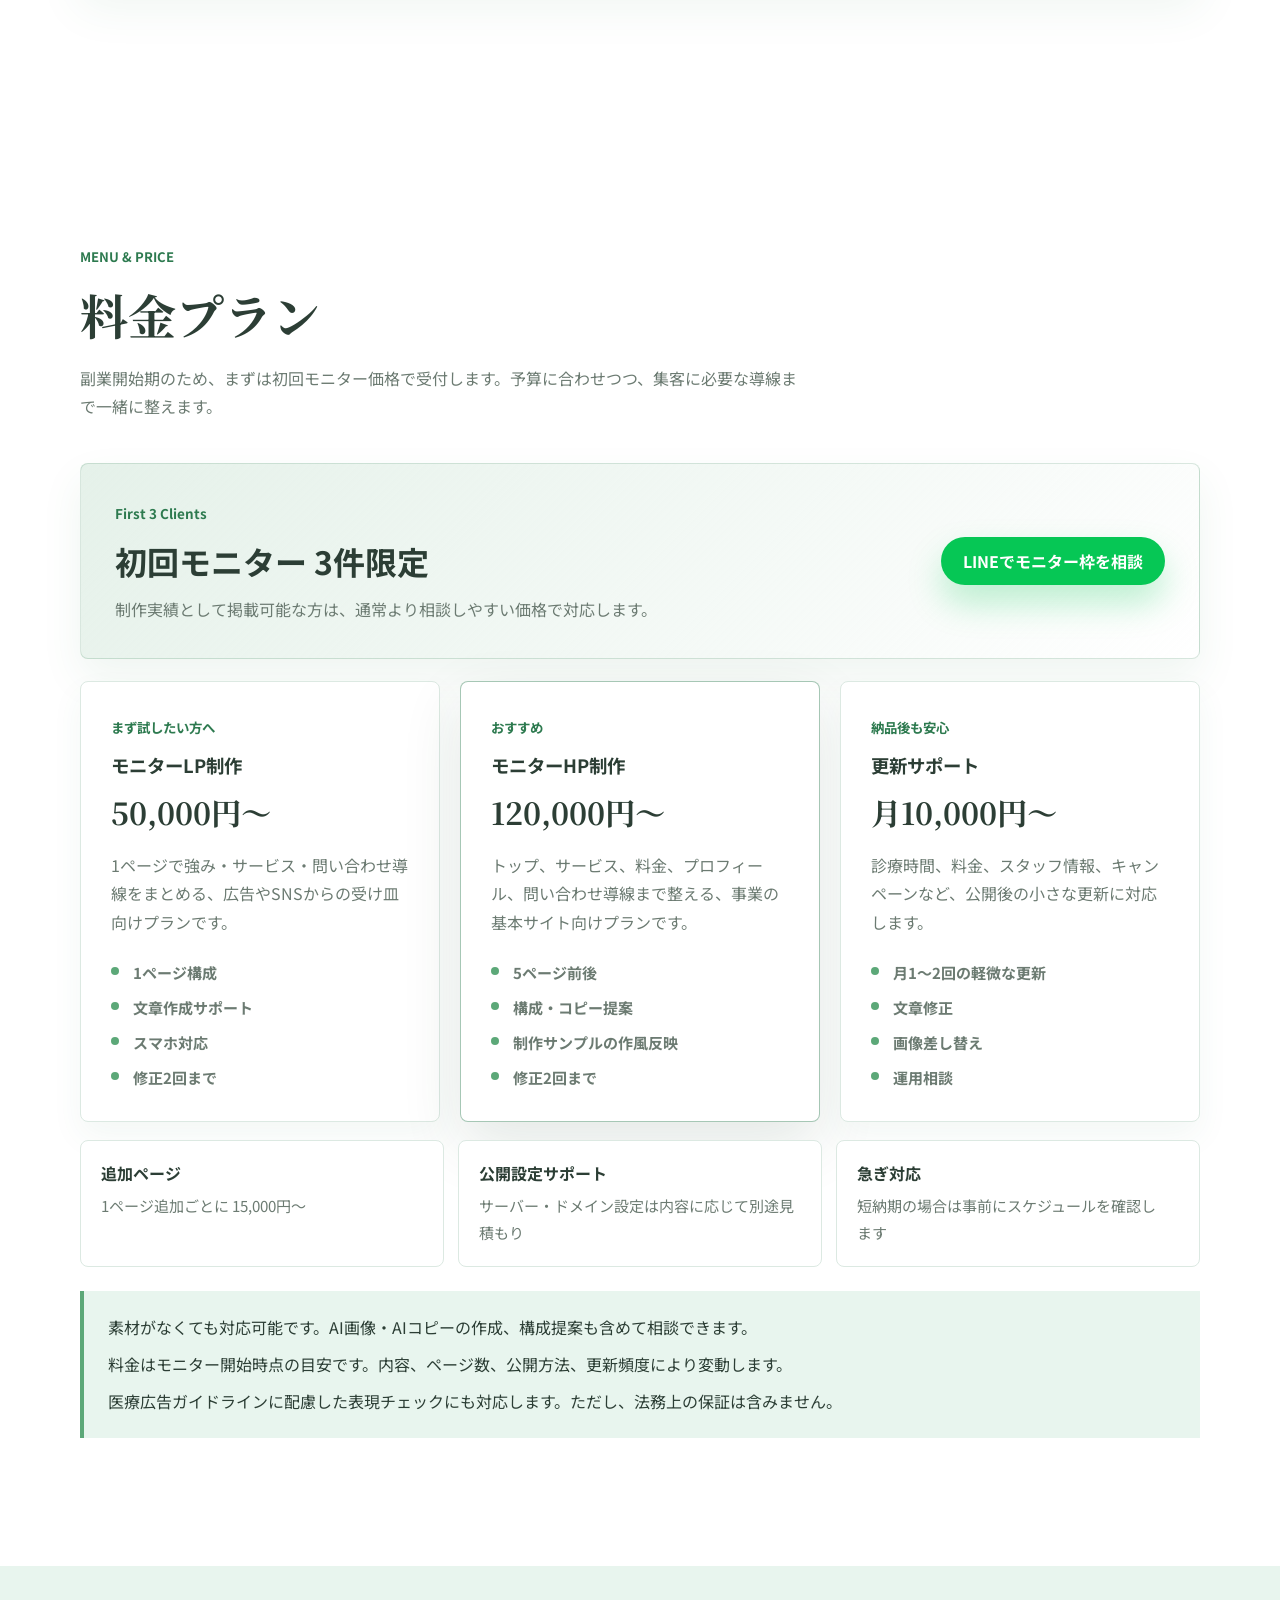
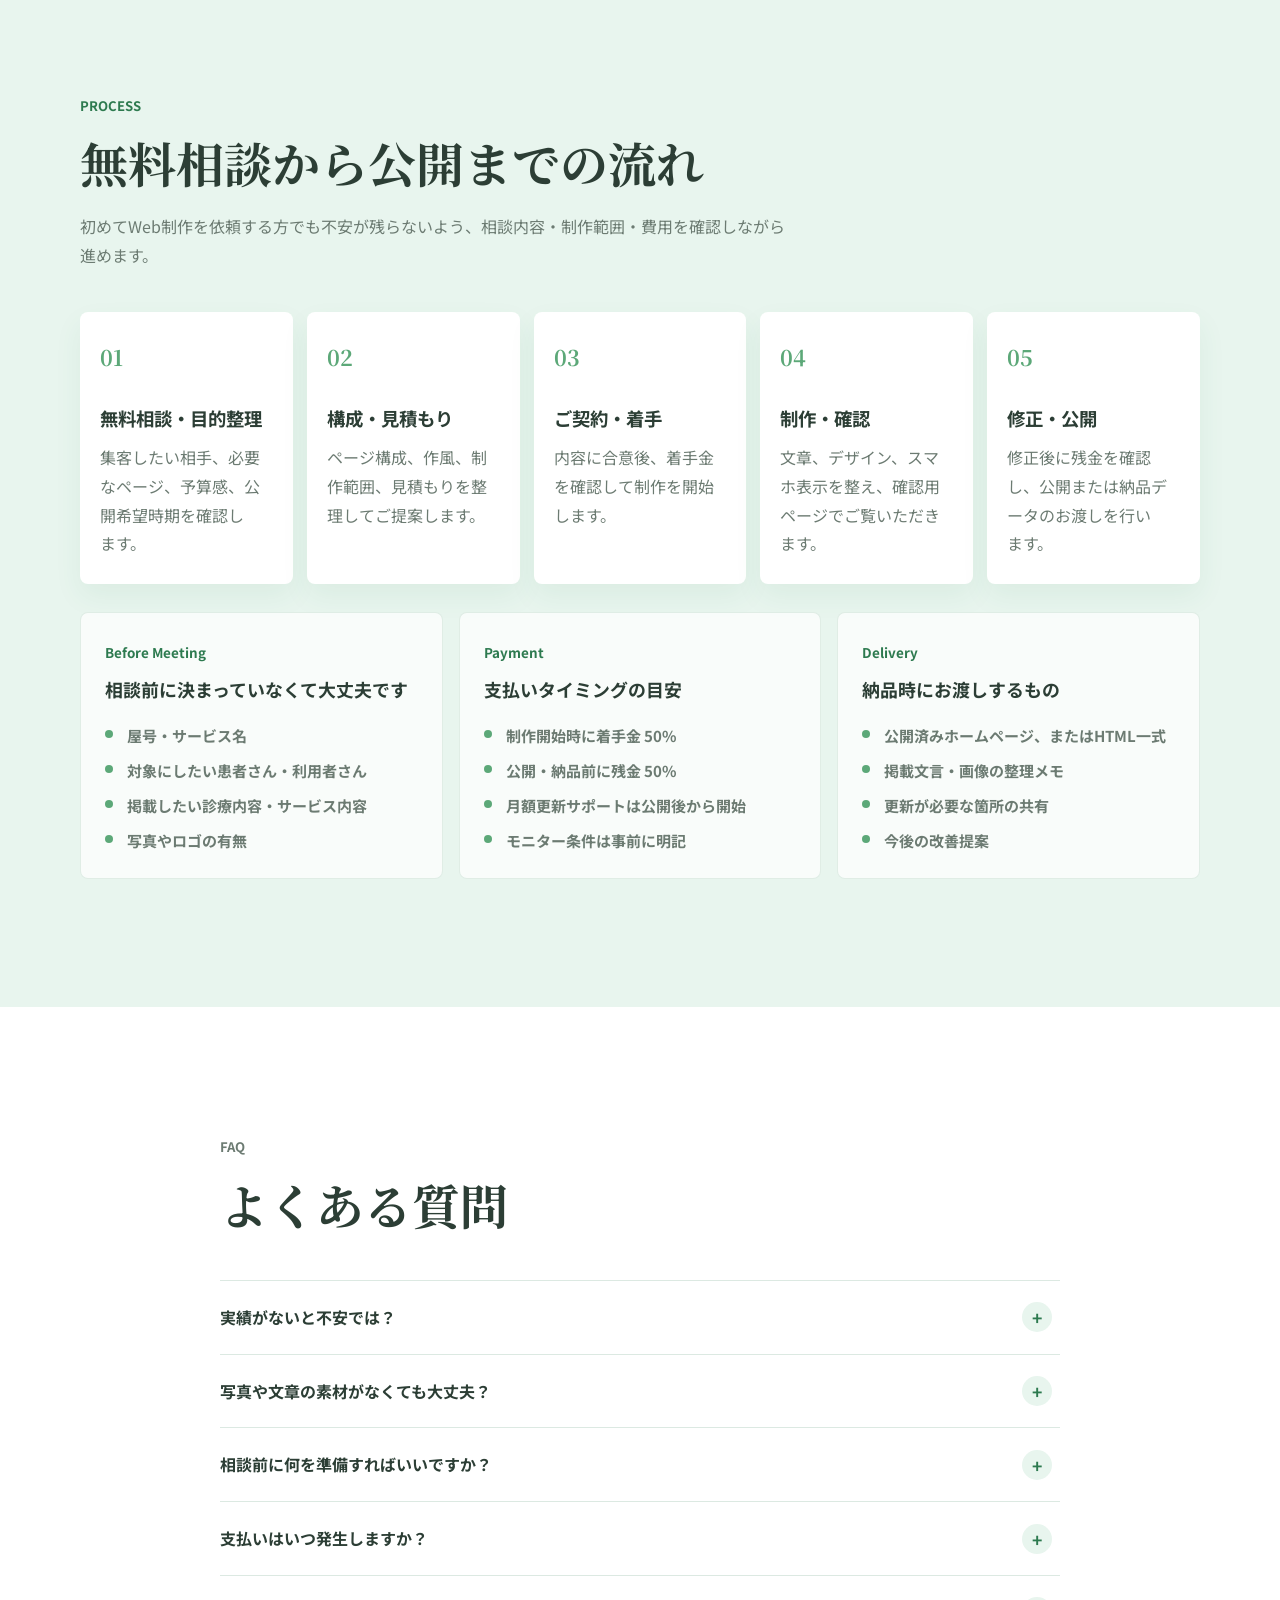
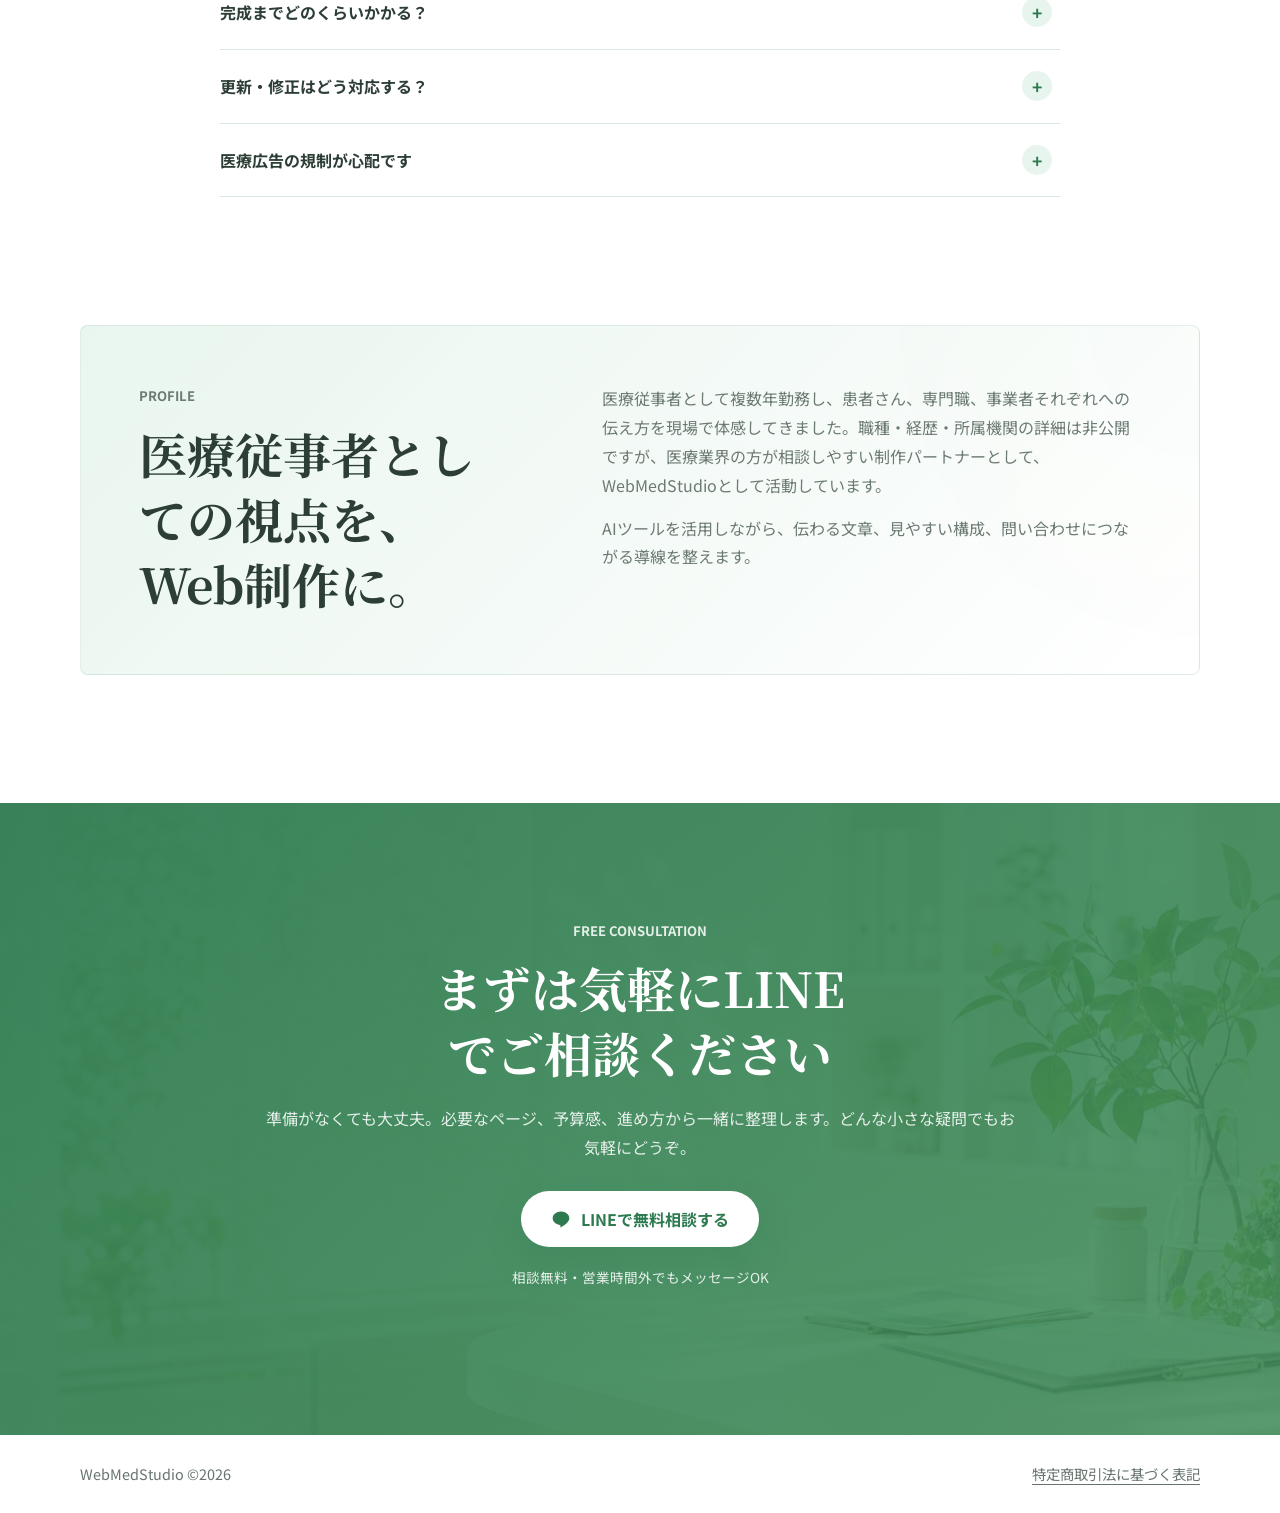
==== commit 5b07c452: "Optimize images (PNG→JPEG, ~11MB→1.1MB), add lazy loading and meta descriptions" ====
--- a/index.html
+++ b/index.html
@@ -13,8 +13,8 @@
   <meta property="og:site_name" content="WebMedStudio">
   <meta property="og:title" content="WebMedStudio | 医療現場を知る人のホームページ・LP制作">
   <meta property="og:description" content="クリニック・整体院・訪問看護専門。準備がなくても、言葉づくりから導線設計まで一緒に整理します。">
-  <meta property="og:url" content="https://YOUR_DOMAIN_HERE/">
-  <meta property="og:image" content="https://YOUR_DOMAIN_HERE/assets/hero-clinic-nature.png">
+  <meta property="og:url" content="https://kurage-evergrow.github.io/webmedstudio/">
+  <meta property="og:image" content="https://kurage-evergrow.github.io/webmedstudio/assets/hero-clinic-nature.jpg">
   <meta name="twitter:card" content="summary_large_image">
 
   <link rel="preconnect" href="https://fonts.googleapis.com">
@@ -155,7 +155,7 @@
           <div class="portfolio-track" data-portfolio-track tabindex="0" aria-label="制作サンプル一覧">
             <article class="portfolio-card portfolio-card-clinical">
               <a href="portfolio/internal-clinic.html">
-                <img src="assets/portfolio/internal-clinic.png" alt="内科クリニック向けの制作サンプル">
+                <img loading="lazy" decoding="async" src="assets/portfolio/internal-clinic.jpg" alt="内科クリニック向けの制作サンプル">
                 <div>
                   <p>01 / Public Trust</p>
                   <h3>公的信頼感の内科クリニック</h3>
@@ -165,7 +165,7 @@
             </article>
             <article class="portfolio-card portfolio-card-premium">
               <a href="portfolio/dental-clinic.html">
-                <img src="assets/portfolio/dental-clinic.png" alt="歯科医院向けの制作サンプル">
+                <img loading="lazy" decoding="async" src="assets/portfolio/dental-clinic.jpg" alt="歯科医院向けの制作サンプル">
                 <div>
                   <p>02 / Hotel-like Dental</p>
                   <h3>ホテルライクな審美歯科</h3>
@@ -175,7 +175,7 @@
             </article>
             <article class="portfolio-card portfolio-card-active">
               <a href="portfolio/rehab-osteopathic.html">
-                <img src="assets/portfolio/rehab-osteopathic.png" alt="整体院・整骨院向けの制作サンプル">
+                <img loading="lazy" decoding="async" src="assets/portfolio/rehab-osteopathic.jpg" alt="整体院・整骨院向けの制作サンプル">
                 <div>
                   <p>03 / Active Local</p>
                   <h3>動きのある整体・整骨院</h3>
@@ -185,7 +185,7 @@
             </article>
             <article class="portfolio-card portfolio-card-care">
               <a href="portfolio/visit-nursing.html">
-                <img src="assets/portfolio/visit-nursing.png" alt="訪問看護向けの制作サンプル">
+                <img loading="lazy" decoding="async" src="assets/portfolio/visit-nursing.jpg" alt="訪問看護向けの制作サンプル">
                 <div>
                   <p>04 / Soft Care</p>
                   <h3>福祉らしい訪問看護</h3>
@@ -195,7 +195,7 @@
             </article>
             <article class="portfolio-card portfolio-card-luxury">
               <a href="portfolio/wellness-clinic.html">
-                <img src="assets/portfolio/wellness-clinic.png" alt="予防医療・美容クリニック向けの制作サンプル">
+                <img loading="lazy" decoding="async" src="assets/portfolio/wellness-clinic.jpg" alt="予防医療・美容クリニック向けの制作サンプル">
                 <div>
                   <p>05 / Private Wellness</p>
                   <h3>高単価向け予防医療・美容クリニック</h3>
--- a/style.css
+++ b/style.css
@@ -155,7 +155,7 @@
 }
 
 .hero-bg {
-  background-image: url("assets/hero-clinic-nature.png");
+  background-image: url("assets/hero-clinic-nature.jpg");
   background-size: cover;
   background-position: center right;
   transform: scale(1.01);
@@ -830,7 +830,7 @@
   padding: clamp(74px, 9vw, 116px) 0;
   background:
     linear-gradient(135deg, rgba(45, 122, 79, 0.94), rgba(67, 142, 91, 0.88)),
-    url("assets/hero-clinic-nature.png") center / cover;
+    url("assets/hero-clinic-nature.jpg") center / cover;
   color: #fff;
 }
 
